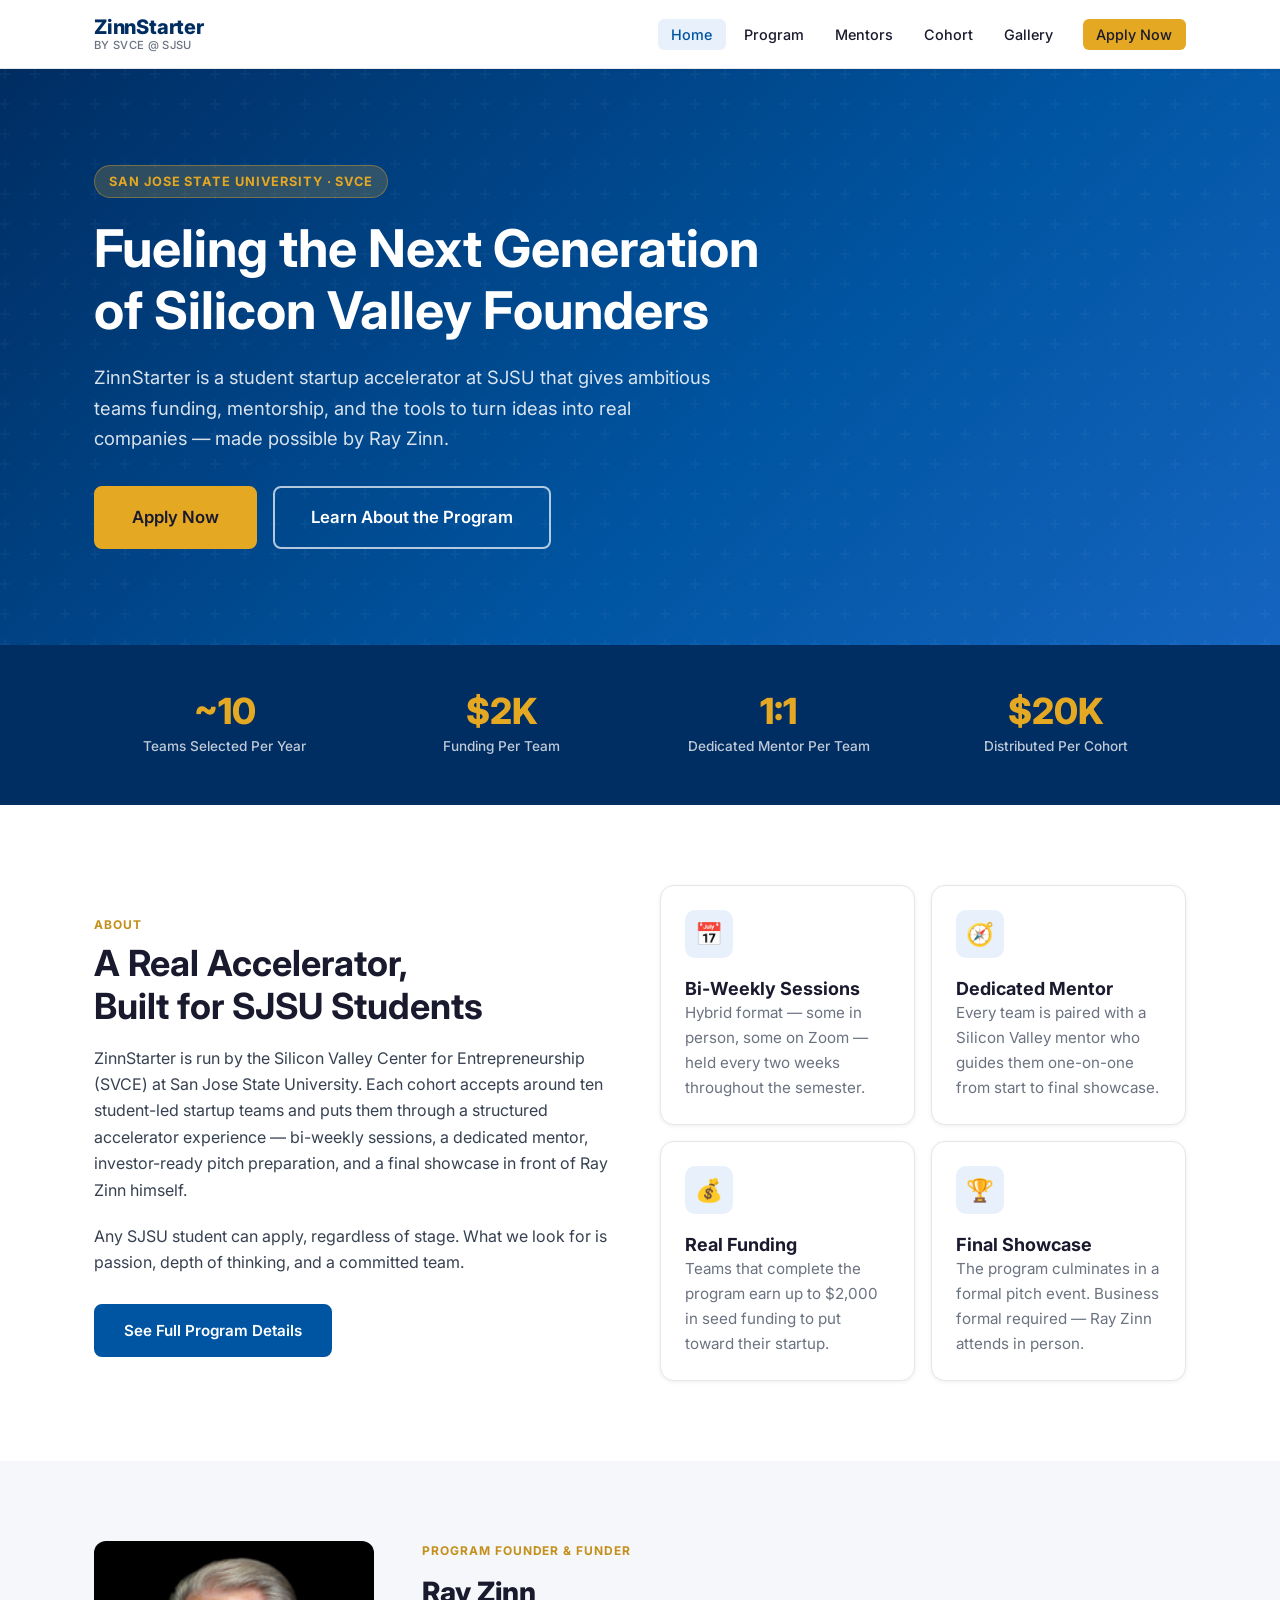
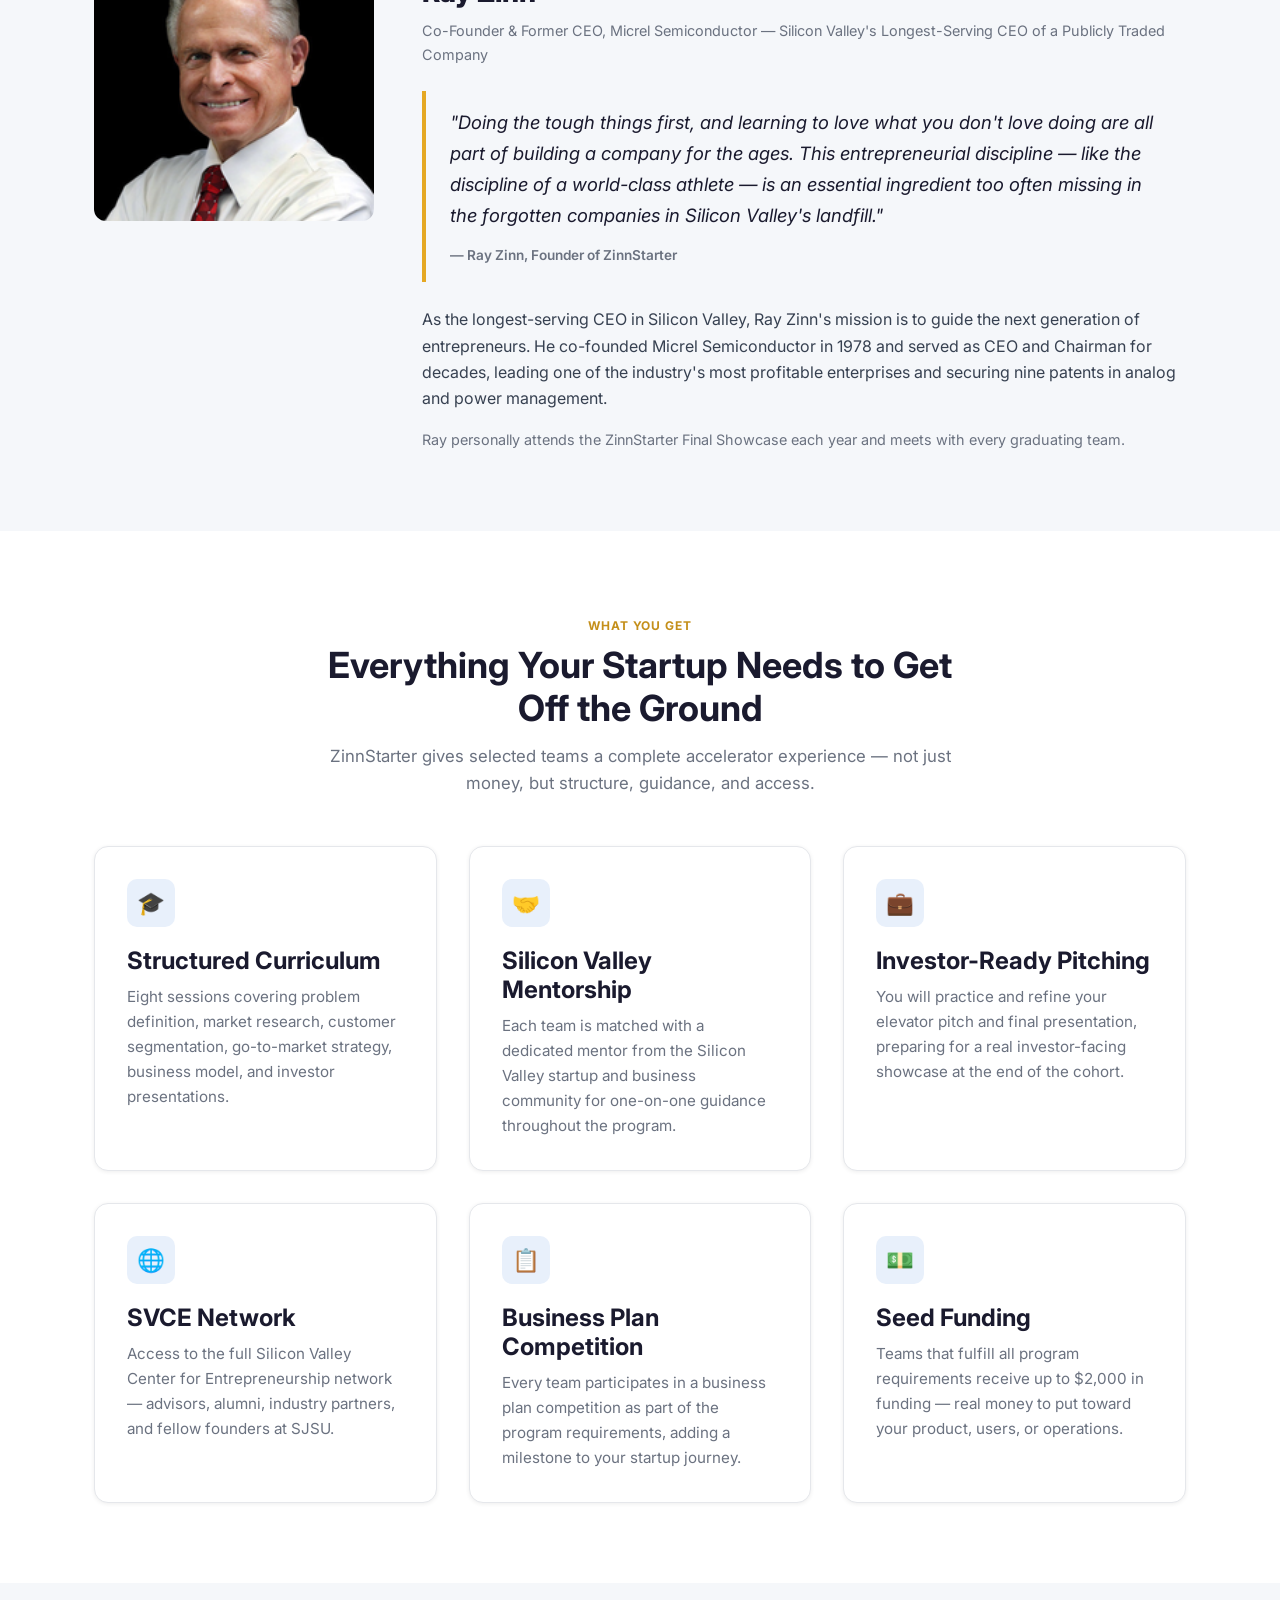
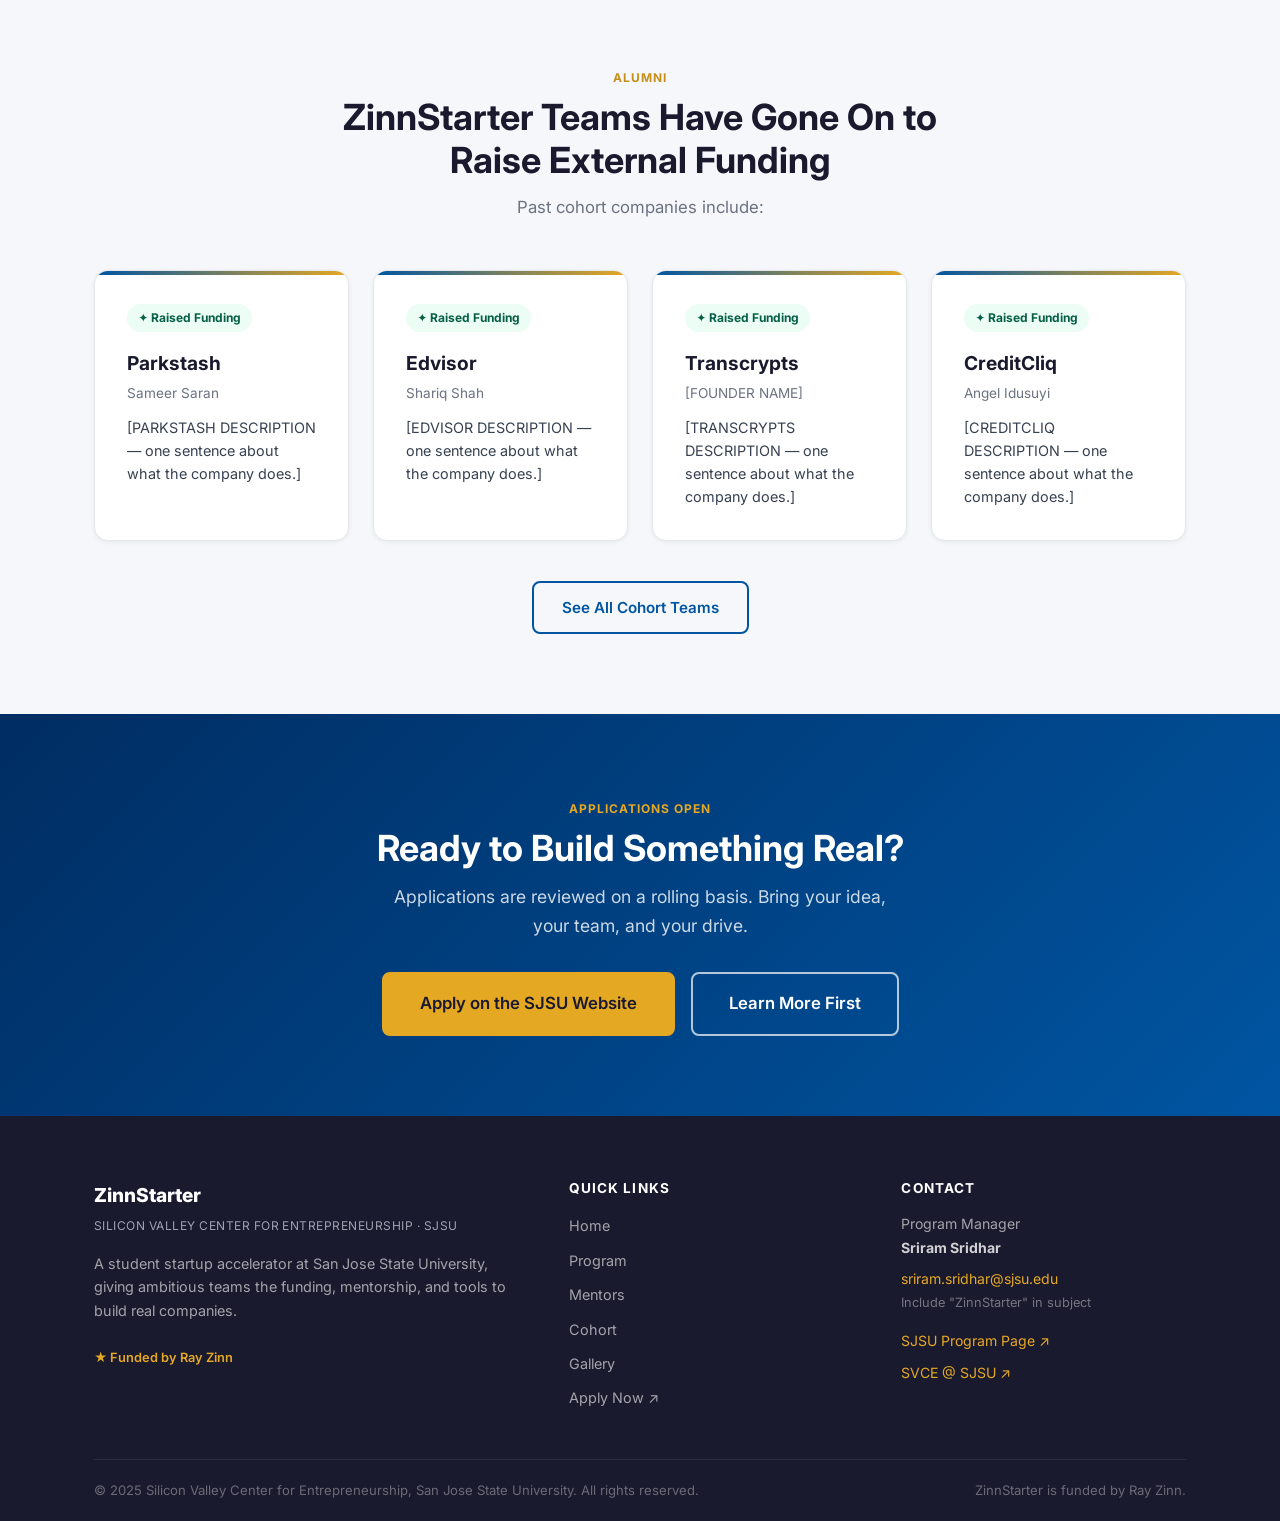
==== index.html @ 97093a8f "Add Ray Zinn quotes to Home and Program pages Feature the longer discipline quote on the Home page a" ====
<!DOCTYPE html>
<html lang="en">
<head>
  <meta charset="UTF-8" />
  <meta name="viewport" content="width=device-width, initial-scale=1.0" />
  <title>ZinnStarter — Student Startup Accelerator | SVCE @ SJSU</title>
  <meta name="description" content="ZinnStarter is a student startup accelerator funded by Ray Zinn at San Jose State University's Silicon Valley Center for Entrepreneurship." />
  <link rel="preconnect" href="https://fonts.googleapis.com" />
  <link rel="preconnect" href="https://fonts.gstatic.com" crossorigin />
  <link href="https://fonts.googleapis.com/css2?family=Inter:wght@400;500;600;700;800&display=swap" rel="stylesheet" />
  <link rel="stylesheet" href="css/styles.css" />
</head>
<body>

  <!-- ============================================================
       NAVIGATION
       ============================================================ -->
  <nav class="nav" id="main-nav">
    <div class="container">
      <div class="nav__inner">
        <a href="index.html" class="nav__logo">
          <span class="nav__logo-name">ZinnStarter</span>
          <span class="nav__logo-sub">by SVCE @ SJSU</span>
        </a>
        <ul class="nav__links">
          <li><a href="index.html" class="active">Home</a></li>
          <li><a href="program.html">Program</a></li>
          <li><a href="mentors.html">Mentors</a></li>
          <li><a href="cohort.html">Cohort</a></li>
          <li><a href="gallery.html">Gallery</a></li>
          <li><a href="https://www.sjsu.edu/svce/programs/zinnstarter.php" target="_blank" class="nav__apply">Apply Now</a></li>
        </ul>
        <button class="nav__hamburger" id="hamburger" aria-label="Toggle menu">
          <span></span>
          <span></span>
          <span></span>
        </button>
      </div>
    </div>
    <div class="nav__mobile" id="mobile-menu">
      <a href="index.html">Home</a>
      <a href="program.html">Program</a>
      <a href="mentors.html">Mentors</a>
      <a href="cohort.html">Cohort</a>
      <a href="gallery.html">Gallery</a>
      <a href="https://www.sjsu.edu/svce/programs/zinnstarter.php" target="_blank" class="nav__apply">Apply Now</a>
    </div>
  </nav>

  <!-- ============================================================
       HERO
       ============================================================ -->
  <section class="hero">
    <div class="container">
      <div class="hero__content">
        <div class="hero__eyebrow">San Jose State University · SVCE</div>
        <h1>Fueling the Next Generation<br>of Silicon Valley Founders</h1>
        <p>ZinnStarter is a student startup accelerator at SJSU that gives ambitious teams funding, mentorship, and the tools to turn ideas into real companies — made possible by Ray Zinn.</p>
        <div class="btn-group">
          <a href="https://www.sjsu.edu/svce/programs/zinnstarter.php" target="_blank" class="btn btn-gold btn-lg">Apply Now</a>
          <a href="program.html" class="btn btn-outline btn-lg">Learn About the Program</a>
        </div>
      </div>
    </div>
  </section>

  <!-- ============================================================
       STATS BAR
       ============================================================ -->
  <div class="stats-bar">
    <div class="container">
      <div class="stats-bar__grid">
        <div class="stat-item">
          <div class="stat-item__number">~10</div>
          <div class="stat-item__label">Teams Selected Per Year</div>
        </div>
        <div class="stat-item">
          <div class="stat-item__number">$2K</div>
          <div class="stat-item__label">Funding Per Team</div>
        </div>
        <div class="stat-item">
          <div class="stat-item__number">1:1</div>
          <div class="stat-item__label">Dedicated Mentor Per Team</div>
        </div>
        <div class="stat-item">
          <div class="stat-item__number">$20K</div>
          <div class="stat-item__label">Distributed Per Cohort</div>
        </div>
      </div>
    </div>
  </div>

  <!-- ============================================================
       ABOUT THE PROGRAM
       ============================================================ -->
  <section class="section">
    <div class="container">
      <div class="grid-2">
        <div>
          <span class="label">About</span>
          <h2>A Real Accelerator,<br>Built for SJSU Students</h2>
          <p style="margin: 1rem 0 1.25rem;">ZinnStarter is run by the Silicon Valley Center for Entrepreneurship (SVCE) at San Jose State University. Each cohort accepts around ten student-led startup teams and puts them through a structured accelerator experience — bi-weekly sessions, a dedicated mentor, investor-ready pitch preparation, and a final showcase in front of Ray Zinn himself.</p>
          <p>Any SJSU student can apply, regardless of stage. What we look for is passion, depth of thinking, and a committed team.</p>
          <div style="margin-top: 1.75rem;">
            <a href="program.html" class="btn btn-primary">See Full Program Details</a>
          </div>
        </div>
        <div>
          <div class="grid-2" style="gap: 1rem;">
            <div class="card" style="padding: 1.5rem;">
              <div class="card__icon">📅</div>
              <h4>Bi-Weekly Sessions</h4>
              <p>Hybrid format — some in person, some on Zoom — held every two weeks throughout the semester.</p>
            </div>
            <div class="card" style="padding: 1.5rem;">
              <div class="card__icon">🧭</div>
              <h4>Dedicated Mentor</h4>
              <p>Every team is paired with a Silicon Valley mentor who guides them one-on-one from start to final showcase.</p>
            </div>
            <div class="card" style="padding: 1.5rem;">
              <div class="card__icon">💰</div>
              <h4>Real Funding</h4>
              <p>Teams that complete the program earn up to $2,000 in seed funding to put toward their startup.</p>
            </div>
            <div class="card" style="padding: 1.5rem;">
              <div class="card__icon">🏆</div>
              <h4>Final Showcase</h4>
              <p>The program culminates in a formal pitch event. Business formal required — Ray Zinn attends in person.</p>
            </div>
          </div>
        </div>
      </div>
    </div>
  </section>

  <!-- ============================================================
       RAY ZINN FEATURE
       ============================================================ -->
  <section class="section section--alt">
    <div class="container">
      <div class="ray-feature">
        <div class="ray-feature__photo-wrap">
          <img src="images/ray-zinn.png" alt="Ray Zinn" style="width:100%; border-radius:12px;">
        </div>
        <div>
          <div class="ray-feature__label">Program Founder &amp; Funder</div>
          <div class="ray-feature__name">Ray Zinn</div>
          <div class="ray-feature__title">Co-Founder &amp; Former CEO, Micrel Semiconductor &mdash; Silicon Valley's Longest-Serving CEO of a Publicly Traded Company</div>

          <div class="quote-block">
            <p>"Doing the tough things first, and learning to love what you don't love doing are all part of building a company for the ages. This entrepreneurial discipline — like the discipline of a world-class athlete — is an essential ingredient too often missing in the forgotten companies in Silicon Valley's landfill."</p>
            <cite>— Ray Zinn, Founder of ZinnStarter</cite>
          </div>

          <p style="margin-bottom: 1rem;">As the longest-serving CEO in Silicon Valley, Ray Zinn's mission is to guide the next generation of entrepreneurs. He co-founded Micrel Semiconductor in 1978 and served as CEO and Chairman for decades, leading one of the industry's most profitable enterprises and securing nine patents in analog and power management.</p>

          <p style="color: var(--gray); font-size: 0.9rem;">Ray personally attends the ZinnStarter Final Showcase each year and meets with every graduating team.</p>
        </div>
      </div>
    </div>
  </section>

  <!-- ============================================================
       WHAT TEAMS GET
       ============================================================ -->
  <section class="section">
    <div class="container">
      <div class="section-header text-center">
        <span class="label">What You Get</span>
        <h2>Everything Your Startup Needs to Get Off the Ground</h2>
        <p>ZinnStarter gives selected teams a complete accelerator experience — not just money, but structure, guidance, and access.</p>
      </div>
      <div class="grid-3">
        <div class="card">
          <div class="card__icon">🎓</div>
          <h3>Structured Curriculum</h3>
          <p>Eight sessions covering problem definition, market research, customer segmentation, go-to-market strategy, business model, and investor presentations.</p>
        </div>
        <div class="card">
          <div class="card__icon">🤝</div>
          <h3>Silicon Valley Mentorship</h3>
          <p>Each team is matched with a dedicated mentor from the Silicon Valley startup and business community for one-on-one guidance throughout the program.</p>
        </div>
        <div class="card">
          <div class="card__icon">💼</div>
          <h3>Investor-Ready Pitching</h3>
          <p>You will practice and refine your elevator pitch and final presentation, preparing for a real investor-facing showcase at the end of the cohort.</p>
        </div>
        <div class="card">
          <div class="card__icon">🌐</div>
          <h3>SVCE Network</h3>
          <p>Access to the full Silicon Valley Center for Entrepreneurship network — advisors, alumni, industry partners, and fellow founders at SJSU.</p>
        </div>
        <div class="card">
          <div class="card__icon">📋</div>
          <h3>Business Plan Competition</h3>
          <p>Every team participates in a business plan competition as part of the program requirements, adding a milestone to your startup journey.</p>
        </div>
        <div class="card">
          <div class="card__icon">💵</div>
          <h3>Seed Funding</h3>
          <p>Teams that fulfill all program requirements receive up to $2,000 in funding — real money to put toward your product, users, or operations.</p>
        </div>
      </div>
    </div>
  </section>

  <!-- ============================================================
       NOTABLE ALUMNI PREVIEW
       ============================================================ -->
  <section class="section section--alt">
    <div class="container">
      <div class="section-header text-center">
        <span class="label">Alumni</span>
        <h2>ZinnStarter Teams Have Gone On to Raise External Funding</h2>
        <p>Past cohort companies include:</p>
      </div>
      <div class="grid-4">
        <div class="alumni-card">
          <div class="alumni-card__badge">✦ Raised Funding</div>
          <div class="alumni-card__name">Parkstash</div>
          <div class="alumni-card__founder">Sameer Saran</div>
          <div class="alumni-card__desc">[PARKSTASH DESCRIPTION — one sentence about what the company does.]</div>
        </div>
        <div class="alumni-card">
          <div class="alumni-card__badge">✦ Raised Funding</div>
          <div class="alumni-card__name">Edvisor</div>
          <div class="alumni-card__founder">Shariq Shah</div>
          <div class="alumni-card__desc">[EDVISOR DESCRIPTION — one sentence about what the company does.]</div>
        </div>
        <div class="alumni-card">
          <div class="alumni-card__badge">✦ Raised Funding</div>
          <div class="alumni-card__name">Transcrypts</div>
          <div class="alumni-card__founder">[FOUNDER NAME]</div>
          <div class="alumni-card__desc">[TRANSCRYPTS DESCRIPTION — one sentence about what the company does.]</div>
        </div>
        <div class="alumni-card">
          <div class="alumni-card__badge">✦ Raised Funding</div>
          <div class="alumni-card__name">CreditCliq</div>
          <div class="alumni-card__founder">Angel Idusuyi</div>
          <div class="alumni-card__desc">[CREDITCLIQ DESCRIPTION — one sentence about what the company does.]</div>
        </div>
      </div>
      <div style="text-align: center; margin-top: 2.5rem;">
        <a href="cohort.html" class="btn btn-outline-blue">See All Cohort Teams</a>
      </div>
    </div>
  </section>

  <!-- ============================================================
       APPLY CTA
       ============================================================ -->
  <div class="cta-band">
    <div class="container">
      <span class="label" style="color: var(--gold);">Applications Open</span>
      <h2>Ready to Build Something Real?</h2>
      <p>Applications are reviewed on a rolling basis. Bring your idea, your team, and your drive.</p>
      <div class="btn-group" style="justify-content: center;">
        <a href="https://www.sjsu.edu/svce/programs/zinnstarter.php" target="_blank" class="btn btn-gold btn-lg">Apply on the SJSU Website</a>
        <a href="program.html" class="btn btn-outline btn-lg">Learn More First</a>
      </div>
    </div>
  </div>

  <!-- ============================================================
       FOOTER
       ============================================================ -->
  <footer class="footer">
    <div class="container">
      <div class="footer__grid">
        <div>
          <span class="footer__logo-name">ZinnStarter</span>
          <span class="footer__logo-sub">Silicon Valley Center for Entrepreneurship · SJSU</span>
          <p class="footer__tagline">A student startup accelerator at San Jose State University, giving ambitious teams the funding, mentorship, and tools to build real companies.</p>
          <span class="footer__funded">★ Funded by Ray Zinn</span>
        </div>
        <div>
          <h4>Quick Links</h4>
          <ul class="footer__links">
            <li><a href="index.html">Home</a></li>
            <li><a href="program.html">Program</a></li>
            <li><a href="mentors.html">Mentors</a></li>
            <li><a href="cohort.html">Cohort</a></li>
            <li><a href="gallery.html">Gallery</a></li>
            <li><a href="https://www.sjsu.edu/svce/programs/zinnstarter.php" target="_blank">Apply Now ↗</a></li>
          </ul>
        </div>
        <div class="footer__contact">
          <h4>Contact</h4>
          <p>Program Manager<br><strong style="color: rgba(255,255,255,0.8);">Sriram Sridhar</strong></p>
          <p><a href="mailto:sriram.sridhar@sjsu.edu?subject=ZinnStarter">sriram.sridhar@sjsu.edu</a><br><span style="font-size: 0.8rem; color: rgba(255,255,255,0.4);">Include "ZinnStarter" in subject</span></p>
          <p style="margin-top: 1rem;"><a href="https://www.sjsu.edu/svce/programs/zinnstarter.php" target="_blank">SJSU Program Page ↗</a></p>
          <p><a href="https://www.sjsu.edu/svce/" target="_blank">SVCE @ SJSU ↗</a></p>
        </div>
      </div>
      <div class="footer__bottom">
        <span>&copy; 2025 Silicon Valley Center for Entrepreneurship, San Jose State University. All rights reserved.</span>
        <span>ZinnStarter is funded by Ray Zinn.</span>
      </div>
    </div>
  </footer>

  <script src="js/nav.js"></script>
</body>
</html>
---- css/styles.css ----
/* =============================================================
   ZinnStarter — Main Stylesheet
   SJSU / Silicon Valley Center for Entrepreneurship
   ============================================================= */

/* -------------------------------------------------------------
   1. Variables & Reset
   ------------------------------------------------------------- */
:root {
  --blue:       #0055A2;
  --blue-dark:  #002D62;
  --blue-light: #E8F0FB;
  --gold:       #E5A823;
  --gold-dark:  #C48F1A;
  --dark:       #1A1A2E;
  --gray:       #6B7280;
  --gray-light: #9CA3AF;
  --border:     #E5E7EB;
  --light-bg:   #F5F7FA;
  --white:      #FFFFFF;
  --shadow-sm:  0 1px 4px rgba(0, 0, 0, 0.07);
  --shadow:     0 2px 12px rgba(0, 0, 0, 0.09);
  --shadow-lg:  0 8px 32px rgba(0, 0, 0, 0.12);
  --radius:     8px;
  --radius-lg:  14px;
  --transition: 0.2s ease;
  --max-width:  1140px;
}

*, *::before, *::after {
  box-sizing: border-box;
  margin: 0;
  padding: 0;
}

html {
  scroll-behavior: smooth;
}

body {
  font-family: 'Inter', system-ui, -apple-system, sans-serif;
  font-size: 16px;
  line-height: 1.65;
  color: var(--dark);
  background: var(--white);
  -webkit-font-smoothing: antialiased;
}

img {
  display: block;
  max-width: 100%;
}

a {
  color: var(--blue);
  text-decoration: none;
  transition: color var(--transition);
}

a:hover {
  color: var(--blue-dark);
}

ul {
  list-style: none;
}

/* -------------------------------------------------------------
   2. Typography
   ------------------------------------------------------------- */
h1, h2, h3, h4, h5, h6 {
  font-weight: 700;
  line-height: 1.2;
  color: var(--dark);
}

h1 { font-size: clamp(2rem, 5vw, 3.25rem); }
h2 { font-size: clamp(1.6rem, 3vw, 2.25rem); }
h3 { font-size: clamp(1.2rem, 2vw, 1.5rem); }
h4 { font-size: 1.125rem; }

p {
  color: #374151;
}

.text-center { text-align: center; }
.text-gray   { color: var(--gray); }

.label {
  display: inline-block;
  font-size: 0.75rem;
  font-weight: 700;
  letter-spacing: 0.08em;
  text-transform: uppercase;
  color: var(--gold-dark);
  margin-bottom: 0.5rem;
}

/* -------------------------------------------------------------
   3. Layout Utilities
   ------------------------------------------------------------- */
.container {
  width: 100%;
  max-width: var(--max-width);
  margin: 0 auto;
  padding: 0 1.5rem;
}

.section {
  padding: 5rem 0;
}

.section--alt {
  background: var(--light-bg);
}

.section--dark {
  background: var(--blue-dark);
  color: var(--white);
}

.section--dark h2,
.section--dark h3,
.section--dark p {
  color: var(--white);
}

.section-header {
  margin-bottom: 3rem;
}

.section-header.text-center {
  max-width: 640px;
  margin-left: auto;
  margin-right: auto;
  margin-bottom: 3rem;
}

.section-header h2 {
  margin-bottom: 0.75rem;
}

.section-header p {
  font-size: 1.05rem;
  color: var(--gray);
}

.section--dark .section-header p {
  color: rgba(255, 255, 255, 0.75);
}

.grid-2 {
  display: grid;
  grid-template-columns: 1fr 1fr;
  gap: 2.5rem;
  align-items: center;
}

.grid-3 {
  display: grid;
  grid-template-columns: repeat(3, 1fr);
  gap: 2rem;
}

.grid-4 {
  display: grid;
  grid-template-columns: repeat(4, 1fr);
  gap: 1.5rem;
}

/* -------------------------------------------------------------
   4. Buttons
   ------------------------------------------------------------- */
.btn {
  display: inline-flex;
  align-items: center;
  gap: 0.5rem;
  padding: 0.75rem 1.75rem;
  border-radius: var(--radius);
  font-size: 0.95rem;
  font-weight: 600;
  cursor: pointer;
  border: 2px solid transparent;
  transition: all var(--transition);
  white-space: nowrap;
}

.btn-primary {
  background: var(--blue);
  color: var(--white);
  border-color: var(--blue);
}

.btn-primary:hover {
  background: var(--blue-dark);
  border-color: var(--blue-dark);
  color: var(--white);
}

.btn-gold {
  background: var(--gold);
  color: var(--dark);
  border-color: var(--gold);
}

.btn-gold:hover {
  background: var(--gold-dark);
  border-color: var(--gold-dark);
  color: var(--dark);
}

.btn-outline {
  background: transparent;
  color: var(--white);
  border-color: rgba(255, 255, 255, 0.7);
}

.btn-outline:hover {
  background: rgba(255, 255, 255, 0.12);
  color: var(--white);
  border-color: var(--white);
}

.btn-outline-blue {
  background: transparent;
  color: var(--blue);
  border-color: var(--blue);
}

.btn-outline-blue:hover {
  background: var(--blue);
  color: var(--white);
}

.btn-lg {
  padding: 1rem 2.25rem;
  font-size: 1.05rem;
}

.btn-group {
  display: flex;
  gap: 1rem;
  flex-wrap: wrap;
}

/* -------------------------------------------------------------
   5. Navigation
   ------------------------------------------------------------- */
.nav {
  position: sticky;
  top: 0;
  z-index: 100;
  background: var(--white);
  border-bottom: 1px solid var(--border);
  box-shadow: var(--shadow-sm);
}

.nav__inner {
  display: flex;
  align-items: center;
  justify-content: space-between;
  height: 68px;
}

.nav__logo {
  display: flex;
  flex-direction: column;
  line-height: 1.2;
  text-decoration: none;
}

.nav__logo-name {
  font-size: 1.25rem;
  font-weight: 800;
  color: var(--blue-dark);
  letter-spacing: -0.01em;
}

.nav__logo-sub {
  font-size: 0.7rem;
  font-weight: 500;
  color: var(--gray);
  letter-spacing: 0.03em;
  text-transform: uppercase;
}

.nav__links {
  display: flex;
  align-items: center;
  gap: 0.25rem;
}

.nav__links a {
  padding: 0.45rem 0.85rem;
  border-radius: 6px;
  font-size: 0.9rem;
  font-weight: 500;
  color: var(--dark);
  transition: all var(--transition);
}

.nav__links a:hover,
.nav__links a.active {
  color: var(--blue);
  background: var(--blue-light);
}

.nav__apply {
  margin-left: 0.75rem;
  padding: 0.5rem 1.25rem;
  background: var(--gold);
  color: var(--dark) !important;
  border-radius: var(--radius);
  font-weight: 700;
  font-size: 0.88rem;
}

.nav__apply:hover {
  background: var(--gold-dark) !important;
  color: var(--dark) !important;
}

.nav__hamburger {
  display: none;
  flex-direction: column;
  gap: 5px;
  background: none;
  border: none;
  cursor: pointer;
  padding: 6px;
}

.nav__hamburger span {
  display: block;
  width: 24px;
  height: 2px;
  background: var(--dark);
  border-radius: 2px;
  transition: all var(--transition);
}

.nav__mobile {
  display: none;
  flex-direction: column;
  background: var(--white);
  border-top: 1px solid var(--border);
  padding: 1rem 1.5rem 1.5rem;
  gap: 0.25rem;
}

.nav__mobile a {
  display: block;
  padding: 0.65rem 0.75rem;
  border-radius: 6px;
  font-weight: 500;
  color: var(--dark);
}

.nav__mobile a:hover {
  background: var(--blue-light);
  color: var(--blue);
}

.nav__mobile .nav__apply {
  margin-left: 0;
  margin-top: 0.5rem;
  text-align: center;
  display: block;
  padding: 0.75rem;
}

.nav.mobile-open .nav__mobile {
  display: flex;
}

/* -------------------------------------------------------------
   6. Hero Sections
   ------------------------------------------------------------- */
.hero {
  background: linear-gradient(135deg, var(--blue-dark) 0%, var(--blue) 60%, #1565C0 100%);
  color: var(--white);
  padding: 6rem 0;
  position: relative;
  overflow: hidden;
}

.hero::before {
  content: '';
  position: absolute;
  inset: 0;
  background: url("data:image/svg+xml,%3Csvg width='60' height='60' viewBox='0 0 60 60' xmlns='http://www.w3.org/2000/svg'%3E%3Cg fill='none' fill-rule='evenodd'%3E%3Cg fill='%23ffffff' fill-opacity='0.03'%3E%3Cpath d='M36 34v-4h-2v4h-4v2h4v4h2v-4h4v-2h-4zm0-30V0h-2v4h-4v2h4v4h2V6h4V4h-4zM6 34v-4H4v4H0v2h4v4h2v-4h4v-2H6zM6 4V0H4v4H0v2h4v4h2V6h4V4H6z'/%3E%3C/g%3E%3C/g%3E%3C/svg%3E");
  pointer-events: none;
}

.hero--sm {
  padding: 3.5rem 0;
}

.hero__content {
  position: relative;
  z-index: 1;
}

.hero h1 {
  color: var(--white);
  margin-bottom: 1.25rem;
}

.hero p {
  color: rgba(255, 255, 255, 0.85);
  font-size: 1.15rem;
  max-width: 620px;
  margin-bottom: 2rem;
}

.hero__eyebrow {
  display: inline-block;
  background: rgba(229, 168, 35, 0.2);
  color: var(--gold);
  border: 1px solid rgba(229, 168, 35, 0.4);
  border-radius: 100px;
  padding: 0.3rem 0.9rem;
  font-size: 0.8rem;
  font-weight: 700;
  letter-spacing: 0.07em;
  text-transform: uppercase;
  margin-bottom: 1.25rem;
}

/* -------------------------------------------------------------
   7. Cards
   ------------------------------------------------------------- */
.card {
  background: var(--white);
  border: 1px solid var(--border);
  border-radius: var(--radius-lg);
  padding: 2rem;
  box-shadow: var(--shadow-sm);
  transition: transform var(--transition), box-shadow var(--transition);
}

.card:hover {
  transform: translateY(-3px);
  box-shadow: var(--shadow);
}

.card__icon {
  width: 48px;
  height: 48px;
  border-radius: 10px;
  background: var(--blue-light);
  display: flex;
  align-items: center;
  justify-content: center;
  margin-bottom: 1.25rem;
  font-size: 1.4rem;
}

.card h3 {
  margin-bottom: 0.5rem;
}

.card p {
  font-size: 0.95rem;
  color: var(--gray);
}

/* -------------------------------------------------------------
   8. Placeholder Images
   ------------------------------------------------------------- */
.placeholder-img {
  background: linear-gradient(135deg, #E5E7EB 0%, #D1D5DB 100%);
  border-radius: var(--radius);
  display: flex;
  align-items: center;
  justify-content: center;
  text-align: center;
  color: var(--gray);
  font-size: 0.8rem;
  font-weight: 600;
  letter-spacing: 0.04em;
  text-transform: uppercase;
  border: 2px dashed #9CA3AF;
  padding: 1rem;
  line-height: 1.4;
}

.placeholder-img--square {
  aspect-ratio: 1 / 1;
}

.placeholder-img--wide {
  aspect-ratio: 16 / 9;
}

.placeholder-img--tall {
  aspect-ratio: 3 / 4;
}

/* -------------------------------------------------------------
   9. Stats Bar
   ------------------------------------------------------------- */
.stats-bar {
  background: var(--blue-dark);
  padding: 3rem 0;
}

.stats-bar__grid {
  display: grid;
  grid-template-columns: repeat(4, 1fr);
  gap: 1rem;
  text-align: center;
}

.stat-item__number {
  font-size: 2.25rem;
  font-weight: 800;
  color: var(--gold);
  line-height: 1;
  margin-bottom: 0.35rem;
}

.stat-item__label {
  font-size: 0.85rem;
  color: rgba(255, 255, 255, 0.75);
  font-weight: 500;
}

/* -------------------------------------------------------------
   10. Mentor Cards
   ------------------------------------------------------------- */
.mentor-card {
  background: var(--white);
  border: 1px solid var(--border);
  border-radius: var(--radius-lg);
  overflow: hidden;
  box-shadow: var(--shadow-sm);
  transition: transform var(--transition), box-shadow var(--transition);
}

.mentor-card:hover {
  transform: translateY(-4px);
  box-shadow: var(--shadow);
}

.mentor-card__photo {
  width: 100%;
  aspect-ratio: 1 / 1;
  object-fit: cover;
}

.mentor-card__body {
  padding: 1.5rem;
}

.mentor-card__name {
  font-size: 1.1rem;
  font-weight: 700;
  margin-bottom: 0.2rem;
  color: var(--dark);
}

.mentor-card__title {
  font-size: 0.85rem;
  color: var(--blue);
  font-weight: 600;
  margin-bottom: 0.75rem;
}

.mentor-card__bio {
  font-size: 0.9rem;
  color: var(--gray);
  line-height: 1.6;
}

/* -------------------------------------------------------------
   11. Team / Cohort Cards
   ------------------------------------------------------------- */
.team-card {
  background: var(--white);
  border: 1px solid var(--border);
  border-radius: var(--radius-lg);
  padding: 1.75rem;
  box-shadow: var(--shadow-sm);
  transition: transform var(--transition), box-shadow var(--transition);
}

.team-card:hover {
  transform: translateY(-3px);
  box-shadow: var(--shadow);
}

.team-card__logo {
  width: 64px;
  height: 64px;
  border-radius: 10px;
  margin-bottom: 1.25rem;
}

.team-card__name {
  font-size: 1.1rem;
  font-weight: 700;
  margin-bottom: 0.2rem;
}

.team-card__tagline {
  font-size: 0.85rem;
  color: var(--blue);
  font-weight: 600;
  margin-bottom: 0.75rem;
}

.team-card__desc {
  font-size: 0.9rem;
  color: var(--gray);
  line-height: 1.6;
  margin-bottom: 1rem;
}

.tag {
  display: inline-block;
  padding: 0.25rem 0.65rem;
  background: var(--blue-light);
  color: var(--blue);
  border-radius: 100px;
  font-size: 0.75rem;
  font-weight: 600;
  margin-right: 0.35rem;
  margin-bottom: 0.25rem;
}

.tag--gold {
  background: rgba(229, 168, 35, 0.15);
  color: var(--gold-dark);
}

.tag--green {
  background: #ECFDF5;
  color: #065F46;
}

/* -------------------------------------------------------------
   12. Alumni Section
   ------------------------------------------------------------- */
.alumni-card {
  background: var(--white);
  border: 1px solid var(--border);
  border-radius: var(--radius-lg);
  padding: 2rem;
  box-shadow: var(--shadow-sm);
  position: relative;
  overflow: hidden;
}

.alumni-card::before {
  content: '';
  position: absolute;
  top: 0;
  left: 0;
  right: 0;
  height: 4px;
  background: linear-gradient(90deg, var(--blue), var(--gold));
}

.alumni-card__badge {
  display: inline-flex;
  align-items: center;
  gap: 0.3rem;
  background: #ECFDF5;
  color: #065F46;
  border-radius: 100px;
  padding: 0.25rem 0.7rem;
  font-size: 0.75rem;
  font-weight: 700;
  margin-bottom: 1rem;
}

.alumni-card__name {
  font-size: 1.2rem;
  font-weight: 700;
  margin-bottom: 0.15rem;
}

.alumni-card__founder {
  font-size: 0.85rem;
  color: var(--gray);
  margin-bottom: 0.75rem;
}

.alumni-card__desc {
  font-size: 0.9rem;
  color: #374151;
  line-height: 1.6;
}

/* -------------------------------------------------------------
   13. Gallery
   ------------------------------------------------------------- */
.gallery-item img.gallery-item__img {
  width: 100%;
  aspect-ratio: 4 / 3;
  object-fit: cover;
  display: block;
}

.gallery-grid {
  display: grid;
  grid-template-columns: repeat(3, 1fr);
  gap: 1rem;
}

.gallery-item {
  cursor: pointer;
  border-radius: var(--radius);
  overflow: hidden;
  position: relative;
}

.gallery-item:hover .gallery-item__overlay {
  opacity: 1;
}

.gallery-item__overlay {
  position: absolute;
  inset: 0;
  background: rgba(0, 45, 98, 0.6);
  display: flex;
  align-items: center;
  justify-content: center;
  opacity: 0;
  transition: opacity var(--transition);
  color: var(--white);
  font-size: 2rem;
}

/* Lightbox */
.lightbox {
  display: none;
  position: fixed;
  inset: 0;
  background: rgba(0, 0, 0, 0.9);
  z-index: 1000;
  align-items: center;
  justify-content: center;
}

.lightbox.open {
  display: flex;
}

.lightbox__inner {
  position: relative;
  max-width: 90vw;
  max-height: 90vh;
}

.lightbox__close {
  position: absolute;
  top: -2.5rem;
  right: 0;
  background: none;
  border: none;
  color: var(--white);
  font-size: 1.75rem;
  cursor: pointer;
  line-height: 1;
}

.lightbox__img {
  max-width: 90vw;
  max-height: 80vh;
  object-fit: contain;
  border-radius: var(--radius);
}

/* Video grid */
.video-grid {
  display: grid;
  grid-template-columns: repeat(3, 1fr);
  gap: 1.5rem;
}

.video-card {
  border-radius: var(--radius-lg);
  overflow: hidden;
  box-shadow: var(--shadow);
}

.video-card__embed {
  aspect-ratio: 16 / 9;
}

.video-card__embed iframe {
  width: 100%;
  height: 100%;
  border: none;
}

.video-card__caption {
  padding: 1rem 1.25rem;
  background: var(--white);
  border: 1px solid var(--border);
  border-top: none;
  font-size: 0.9rem;
  font-weight: 600;
  color: var(--dark);
}

/* -------------------------------------------------------------
   14. Accordion (Past Cohorts)
   ------------------------------------------------------------- */
.accordion {
  border: 1px solid var(--border);
  border-radius: var(--radius-lg);
  overflow: hidden;
}

.accordion__item {
  border-bottom: 1px solid var(--border);
}

.accordion__item:last-child {
  border-bottom: none;
}

.accordion__trigger {
  width: 100%;
  display: flex;
  align-items: center;
  justify-content: space-between;
  padding: 1.25rem 1.5rem;
  background: var(--white);
  border: none;
  cursor: pointer;
  font-size: 1rem;
  font-weight: 600;
  color: var(--dark);
  text-align: left;
  transition: background var(--transition);
}

.accordion__trigger:hover {
  background: var(--light-bg);
}

.accordion__trigger.open {
  background: var(--blue-light);
  color: var(--blue);
}

.accordion__chevron {
  font-size: 0.85rem;
  transition: transform var(--transition);
}

.accordion__trigger.open .accordion__chevron {
  transform: rotate(180deg);
}

.accordion__body {
  display: none;
  padding: 1.25rem 1.5rem;
  background: var(--light-bg);
}

.accordion__body.open {
  display: block;
}

.past-team-list {
  display: grid;
  grid-template-columns: repeat(auto-fill, minmax(240px, 1fr));
  gap: 0.75rem;
}

.past-team-item {
  background: var(--white);
  border: 1px solid var(--border);
  border-radius: var(--radius);
  padding: 1rem 1.25rem;
}

.past-team-item__name {
  font-weight: 700;
  font-size: 0.95rem;
  margin-bottom: 0.2rem;
}

.past-team-item__desc {
  font-size: 0.82rem;
  color: var(--gray);
}

/* -------------------------------------------------------------
   15. Checklist & Feature Lists
   ------------------------------------------------------------- */
.checklist {
  display: flex;
  flex-direction: column;
  gap: 0.6rem;
}

.checklist li {
  display: flex;
  align-items: flex-start;
  gap: 0.65rem;
  font-size: 0.95rem;
  color: #374151;
}

.checklist li::before {
  content: '✓';
  display: inline-flex;
  align-items: center;
  justify-content: center;
  min-width: 20px;
  height: 20px;
  background: var(--blue);
  color: var(--white);
  border-radius: 50%;
  font-size: 0.65rem;
  font-weight: 700;
  margin-top: 2px;
  flex-shrink: 0;
}

.numbered-list {
  display: flex;
  flex-direction: column;
  gap: 1rem;
  counter-reset: req-counter;
}

.numbered-list li {
  display: flex;
  align-items: flex-start;
  gap: 1rem;
  counter-increment: req-counter;
}

.numbered-list li::before {
  content: counter(req-counter);
  display: inline-flex;
  align-items: center;
  justify-content: center;
  min-width: 32px;
  height: 32px;
  background: var(--blue);
  color: var(--white);
  border-radius: 50%;
  font-size: 0.85rem;
  font-weight: 700;
  flex-shrink: 0;
  margin-top: 1px;
}

/* -------------------------------------------------------------
   16. Highlight Box / Callout
   ------------------------------------------------------------- */
.callout {
  background: var(--blue-light);
  border-left: 4px solid var(--blue);
  border-radius: 0 var(--radius) var(--radius) 0;
  padding: 1.5rem 2rem;
}

.callout--gold {
  background: rgba(229, 168, 35, 0.1);
  border-left-color: var(--gold);
}

.callout h4 {
  margin-bottom: 0.5rem;
  color: var(--blue-dark);
}

.callout--gold h4 {
  color: var(--gold-dark);
}

/* -------------------------------------------------------------
   17. Quote / Ray Zinn Feature
   ------------------------------------------------------------- */
.quote-block {
  border-left: 4px solid var(--gold);
  padding: 1rem 1.5rem;
  margin: 1.5rem 0;
}

.quote-block p {
  font-size: 1.15rem;
  font-style: italic;
  color: var(--dark);
  line-height: 1.7;
}

.quote-block cite {
  display: block;
  margin-top: 0.75rem;
  font-size: 0.85rem;
  font-weight: 600;
  color: var(--gray);
  font-style: normal;
}

.ray-feature {
  display: grid;
  grid-template-columns: 280px 1fr;
  gap: 3rem;
  align-items: start;
}

.ray-feature__photo-wrap {
  position: sticky;
  top: 88px;
}

.ray-feature__label {
  font-size: 0.75rem;
  font-weight: 700;
  text-transform: uppercase;
  letter-spacing: 0.08em;
  color: var(--gold-dark);
  margin-bottom: 0.5rem;
}

.ray-feature__name {
  font-size: 1.75rem;
  font-weight: 800;
  color: var(--dark);
  margin-bottom: 0.25rem;
}

.ray-feature__title {
  font-size: 0.9rem;
  color: var(--gray);
  margin-bottom: 1.5rem;
}

/* -------------------------------------------------------------
   18. CTA Band
   ------------------------------------------------------------- */
.cta-band {
  background: linear-gradient(135deg, var(--blue-dark), var(--blue));
  color: var(--white);
  padding: 5rem 0;
  text-align: center;
}

.cta-band h2 {
  color: var(--white);
  margin-bottom: 0.75rem;
}

.cta-band p {
  color: rgba(255, 255, 255, 0.8);
  font-size: 1.1rem;
  margin-bottom: 2rem;
  max-width: 520px;
  margin-left: auto;
  margin-right: auto;
}

/* -------------------------------------------------------------
   19. Footer
   ------------------------------------------------------------- */
.footer {
  background: var(--dark);
  color: rgba(255, 255, 255, 0.75);
  padding: 4rem 0 0;
}

.footer__grid {
  display: grid;
  grid-template-columns: 1.5fr 1fr 1fr;
  gap: 3rem;
  padding-bottom: 3rem;
}

.footer__logo-name {
  font-size: 1.2rem;
  font-weight: 800;
  color: var(--white);
  display: block;
  margin-bottom: 0.25rem;
}

.footer__logo-sub {
  font-size: 0.75rem;
  color: var(--gray-light);
  letter-spacing: 0.04em;
  text-transform: uppercase;
  display: block;
  margin-bottom: 1rem;
}

.footer__tagline {
  font-size: 0.9rem;
  line-height: 1.65;
  margin-bottom: 1.25rem;
  color: rgba(255, 255, 255, 0.6);
}

.footer__funded {
  display: inline-flex;
  align-items: center;
  gap: 0.5rem;
  font-size: 0.8rem;
  color: var(--gold);
  font-weight: 600;
}

.footer h4 {
  font-size: 0.85rem;
  font-weight: 700;
  text-transform: uppercase;
  letter-spacing: 0.08em;
  color: var(--white);
  margin-bottom: 1rem;
}

.footer__links {
  display: flex;
  flex-direction: column;
  gap: 0.5rem;
}

.footer__links a {
  font-size: 0.9rem;
  color: rgba(255, 255, 255, 0.6);
  transition: color var(--transition);
}

.footer__links a:hover {
  color: var(--white);
}

.footer__contact p {
  font-size: 0.88rem;
  margin-bottom: 0.5rem;
  color: rgba(255, 255, 255, 0.6);
}

.footer__contact a {
  color: var(--gold);
}

.footer__contact a:hover {
  color: var(--gold-dark);
}

.footer__bottom {
  border-top: 1px solid rgba(255, 255, 255, 0.08);
  padding: 1.25rem 0;
  display: flex;
  align-items: center;
  justify-content: space-between;
  font-size: 0.82rem;
  color: rgba(255, 255, 255, 0.35);
}

/* -------------------------------------------------------------
   20. Chatbot Placeholder (for later)
   ------------------------------------------------------------- */
/* The chatbot widget styles are reserved here and will be populated
   when the AI bot feature is added. See README for instructions. */

/* -------------------------------------------------------------
   21. Responsive
   ------------------------------------------------------------- */
@media (max-width: 1024px) {
  .grid-4 {
    grid-template-columns: repeat(2, 1fr);
  }

  .stats-bar__grid {
    grid-template-columns: repeat(2, 1fr);
    gap: 1.5rem;
  }

  .ray-feature {
    grid-template-columns: 220px 1fr;
    gap: 2rem;
  }
}

@media (max-width: 768px) {
  .section {
    padding: 3.5rem 0;
  }

  .grid-2,
  .grid-3,
  .grid-4 {
    grid-template-columns: 1fr;
  }

  .gallery-grid,
  .video-grid {
    grid-template-columns: repeat(2, 1fr);
  }

  .ray-feature {
    grid-template-columns: 1fr;
    gap: 1.5rem;
  }

  .ray-feature__photo-wrap {
    position: static;
    max-width: 240px;
  }

  .footer__grid {
    grid-template-columns: 1fr;
    gap: 2rem;
  }

  .footer__bottom {
    flex-direction: column;
    gap: 0.5rem;
    text-align: center;
  }

  .nav__links {
    display: none;
  }

  .nav__hamburger {
    display: flex;
  }

  .stats-bar__grid {
    grid-template-columns: repeat(2, 1fr);
  }

  .hero {
    padding: 4rem 0;
  }
}

@media (max-width: 480px) {
  .gallery-grid,
  .video-grid {
    grid-template-columns: 1fr;
  }

  .btn-group {
    flex-direction: column;
  }

  .btn-lg {
    width: 100%;
    justify-content: center;
  }

  .stats-bar__grid {
    grid-template-columns: repeat(2, 1fr);
  }
}
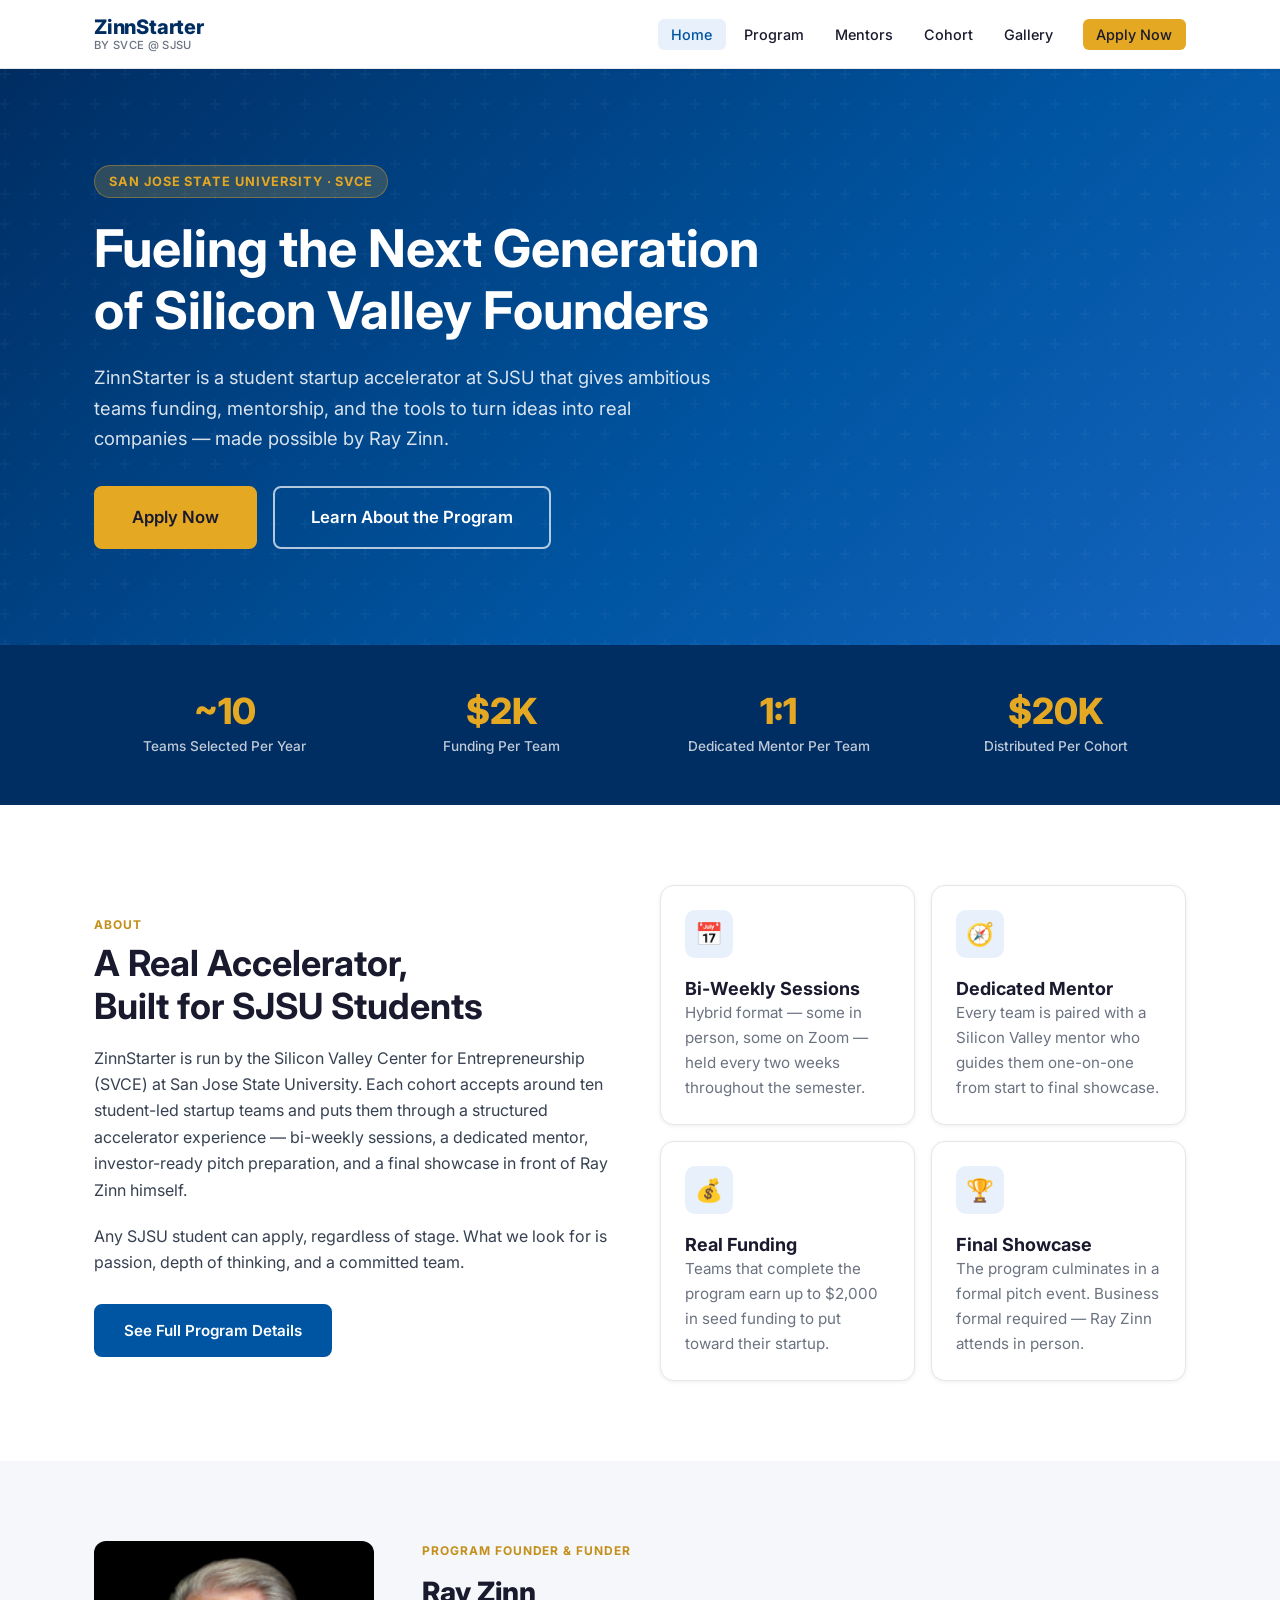
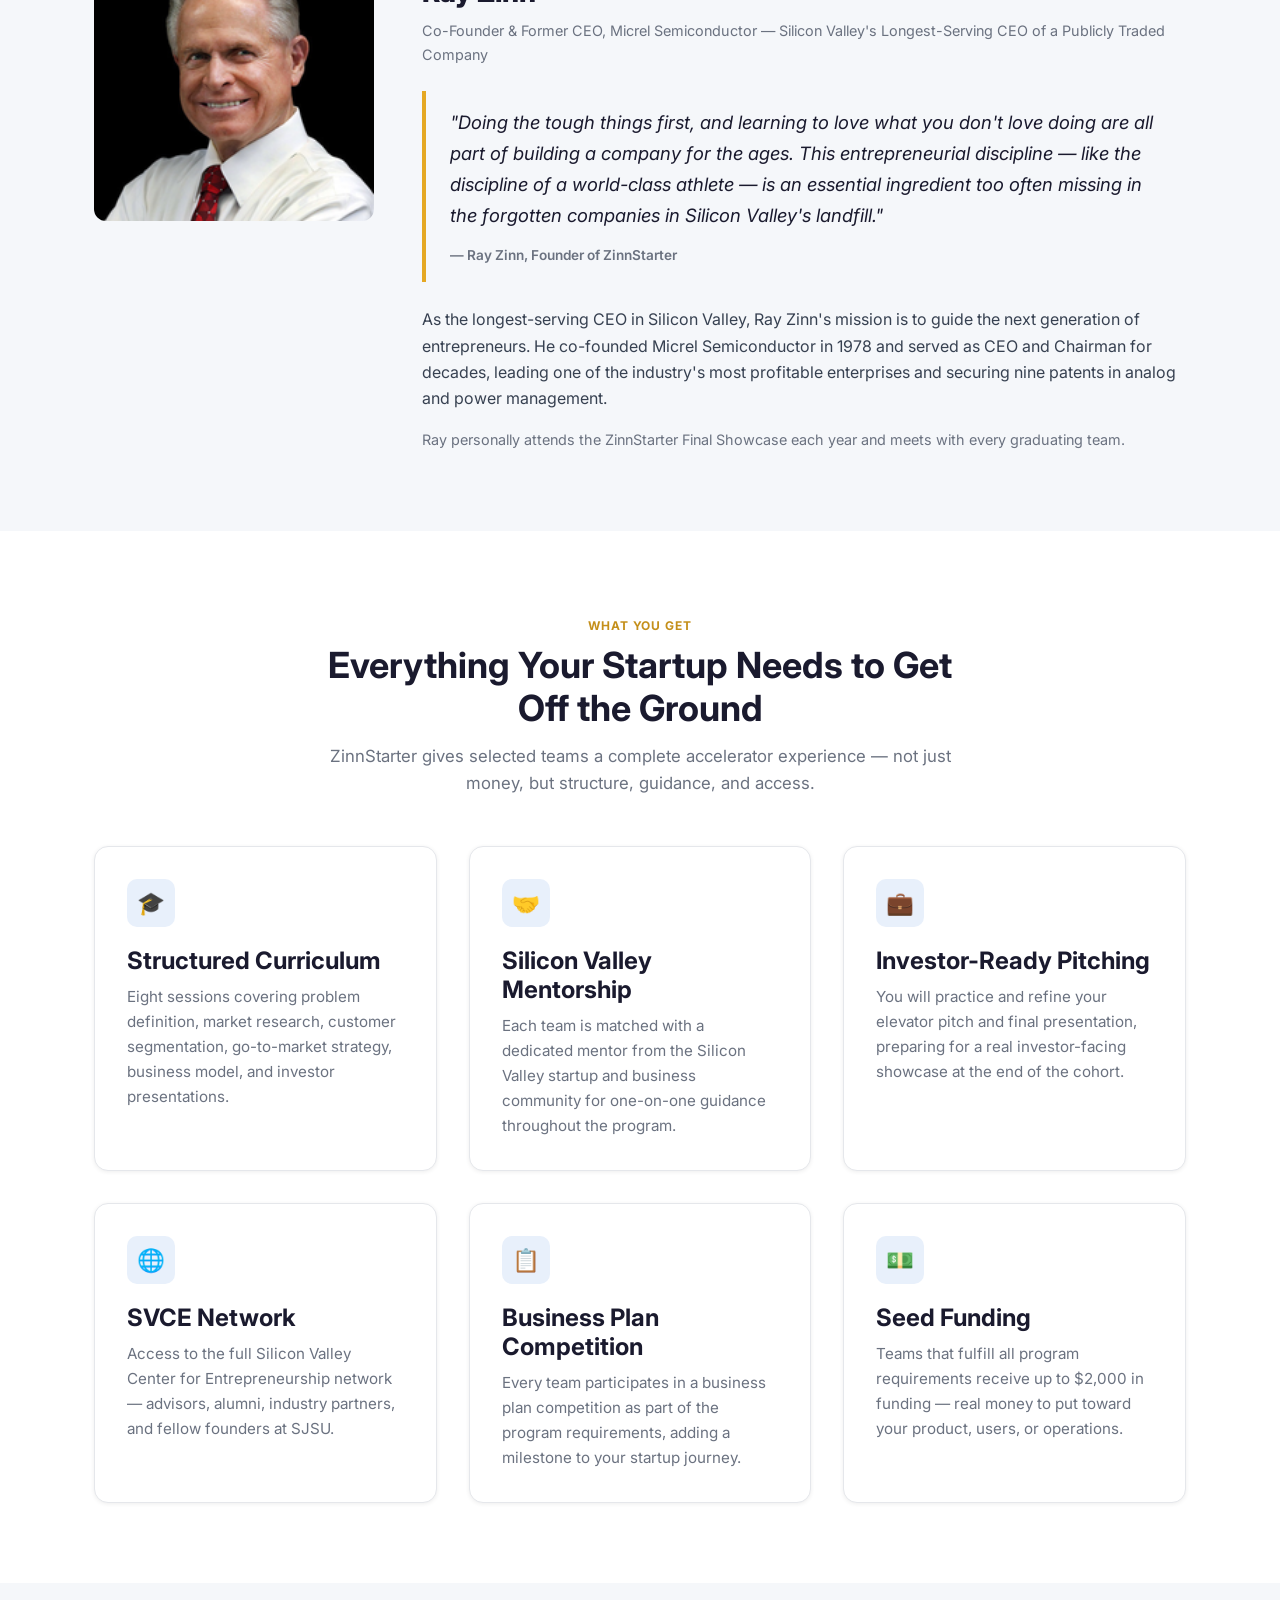
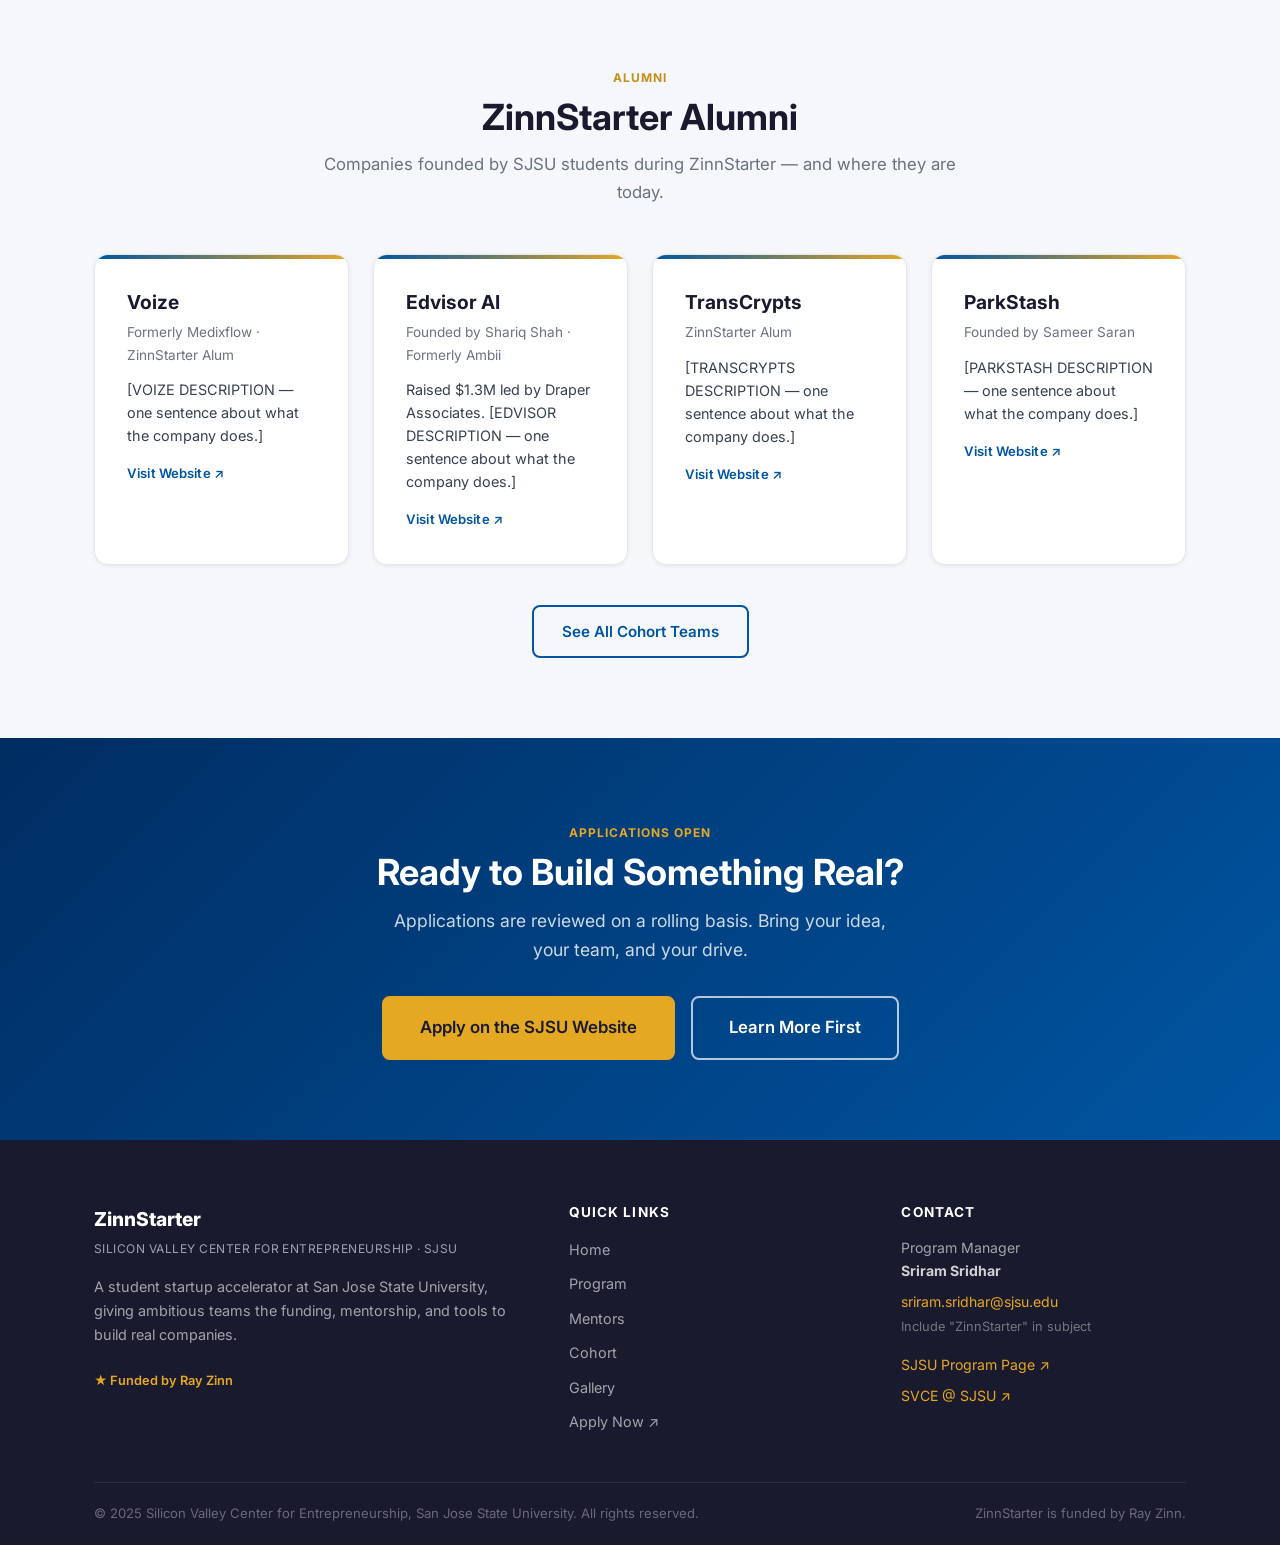
==== commit 070e6a1c: "Overhaul alumni section per Dr. Basu's feedback - Remove generic "Raised External Funding" badges to" ====
--- a/index.html
+++ b/index.html
@@ -212,33 +212,33 @@
     <div class="container">
       <div class="section-header text-center">
         <span class="label">Alumni</span>
-        <h2>ZinnStarter Teams Have Gone On to Raise External Funding</h2>
-        <p>Past cohort companies include:</p>
+        <h2>ZinnStarter Alumni</h2>
+        <p>Companies founded by SJSU students during ZinnStarter — and where they are today.</p>
       </div>
       <div class="grid-4">
         <div class="alumni-card">
-          <div class="alumni-card__badge">✦ Raised Funding</div>
-          <div class="alumni-card__name">Parkstash</div>
-          <div class="alumni-card__founder">Sameer Saran</div>
-          <div class="alumni-card__desc">[PARKSTASH DESCRIPTION — one sentence about what the company does.]</div>
+          <div class="alumni-card__name">Voize</div>
+          <div class="alumni-card__founder">Formerly Medixflow · ZinnStarter Alum</div>
+          <p class="alumni-card__desc">[VOIZE DESCRIPTION — one sentence about what the company does.]</p>
+          <a href="https://www.voize.ai/us" target="_blank" class="alumni-card__link">Visit Website ↗</a>
         </div>
         <div class="alumni-card">
-          <div class="alumni-card__badge">✦ Raised Funding</div>
-          <div class="alumni-card__name">Edvisor</div>
-          <div class="alumni-card__founder">Shariq Shah</div>
-          <div class="alumni-card__desc">[EDVISOR DESCRIPTION — one sentence about what the company does.]</div>
+          <div class="alumni-card__name">Edvisor AI</div>
+          <div class="alumni-card__founder">Founded by Shariq Shah · Formerly Ambii</div>
+          <p class="alumni-card__desc">Raised $1.3M led by Draper Associates. [EDVISOR DESCRIPTION — one sentence about what the company does.]</p>
+          <a href="https://edvisor.ai/" target="_blank" class="alumni-card__link">Visit Website ↗</a>
         </div>
         <div class="alumni-card">
-          <div class="alumni-card__badge">✦ Raised Funding</div>
-          <div class="alumni-card__name">Transcrypts</div>
-          <div class="alumni-card__founder">[FOUNDER NAME]</div>
-          <div class="alumni-card__desc">[TRANSCRYPTS DESCRIPTION — one sentence about what the company does.]</div>
+          <div class="alumni-card__name">TransCrypts</div>
+          <div class="alumni-card__founder">ZinnStarter Alum</div>
+          <p class="alumni-card__desc">[TRANSCRYPTS DESCRIPTION — one sentence about what the company does.]</p>
+          <a href="https://www.transcrypts.com/" target="_blank" class="alumni-card__link">Visit Website ↗</a>
         </div>
         <div class="alumni-card">
-          <div class="alumni-card__badge">✦ Raised Funding</div>
-          <div class="alumni-card__name">CreditCliq</div>
-          <div class="alumni-card__founder">Angel Idusuyi</div>
-          <div class="alumni-card__desc">[CREDITCLIQ DESCRIPTION — one sentence about what the company does.]</div>
+          <div class="alumni-card__name">ParkStash</div>
+          <div class="alumni-card__founder">Founded by Sameer Saran</div>
+          <p class="alumni-card__desc">[PARKSTASH DESCRIPTION — one sentence about what the company does.]</p>
+          <a href="https://findparkstash.com/" target="_blank" class="alumni-card__link">Visit Website ↗</a>
         </div>
       </div>
       <div style="text-align: center; margin-top: 2.5rem;">
--- a/css/styles.css
+++ b/css/styles.css
@@ -610,6 +610,28 @@
   margin-bottom: 0.75rem;
 }
 
+.team-card__founder {
+  font-size: 0.9rem;
+  color: var(--blue);
+  font-weight: 600;
+  margin-bottom: 0.15rem;
+}
+.team-card__founder::before {
+  content: "Founder · ";
+  font-size: 0.72rem;
+  font-weight: 500;
+  color: var(--gray);
+  text-transform: uppercase;
+  letter-spacing: 0.07em;
+}
+
+.team-card__major {
+  font-size: 0.8rem;
+  color: var(--gray);
+  font-weight: 400;
+  margin-bottom: 0.85rem;
+}
+
 .team-card__desc {
   font-size: 0.9rem;
   color: var(--gray);
@@ -693,6 +715,19 @@
   line-height: 1.6;
 }
 
+.alumni-card__link {
+  display: inline-block;
+  margin-top: 1rem;
+  font-size: 0.82rem;
+  font-weight: 600;
+  color: var(--blue);
+  text-decoration: none;
+  letter-spacing: 0.01em;
+}
+.alumni-card__link:hover {
+  text-decoration: underline;
+}
+
 /* -------------------------------------------------------------
    13. Gallery
    ------------------------------------------------------------- */
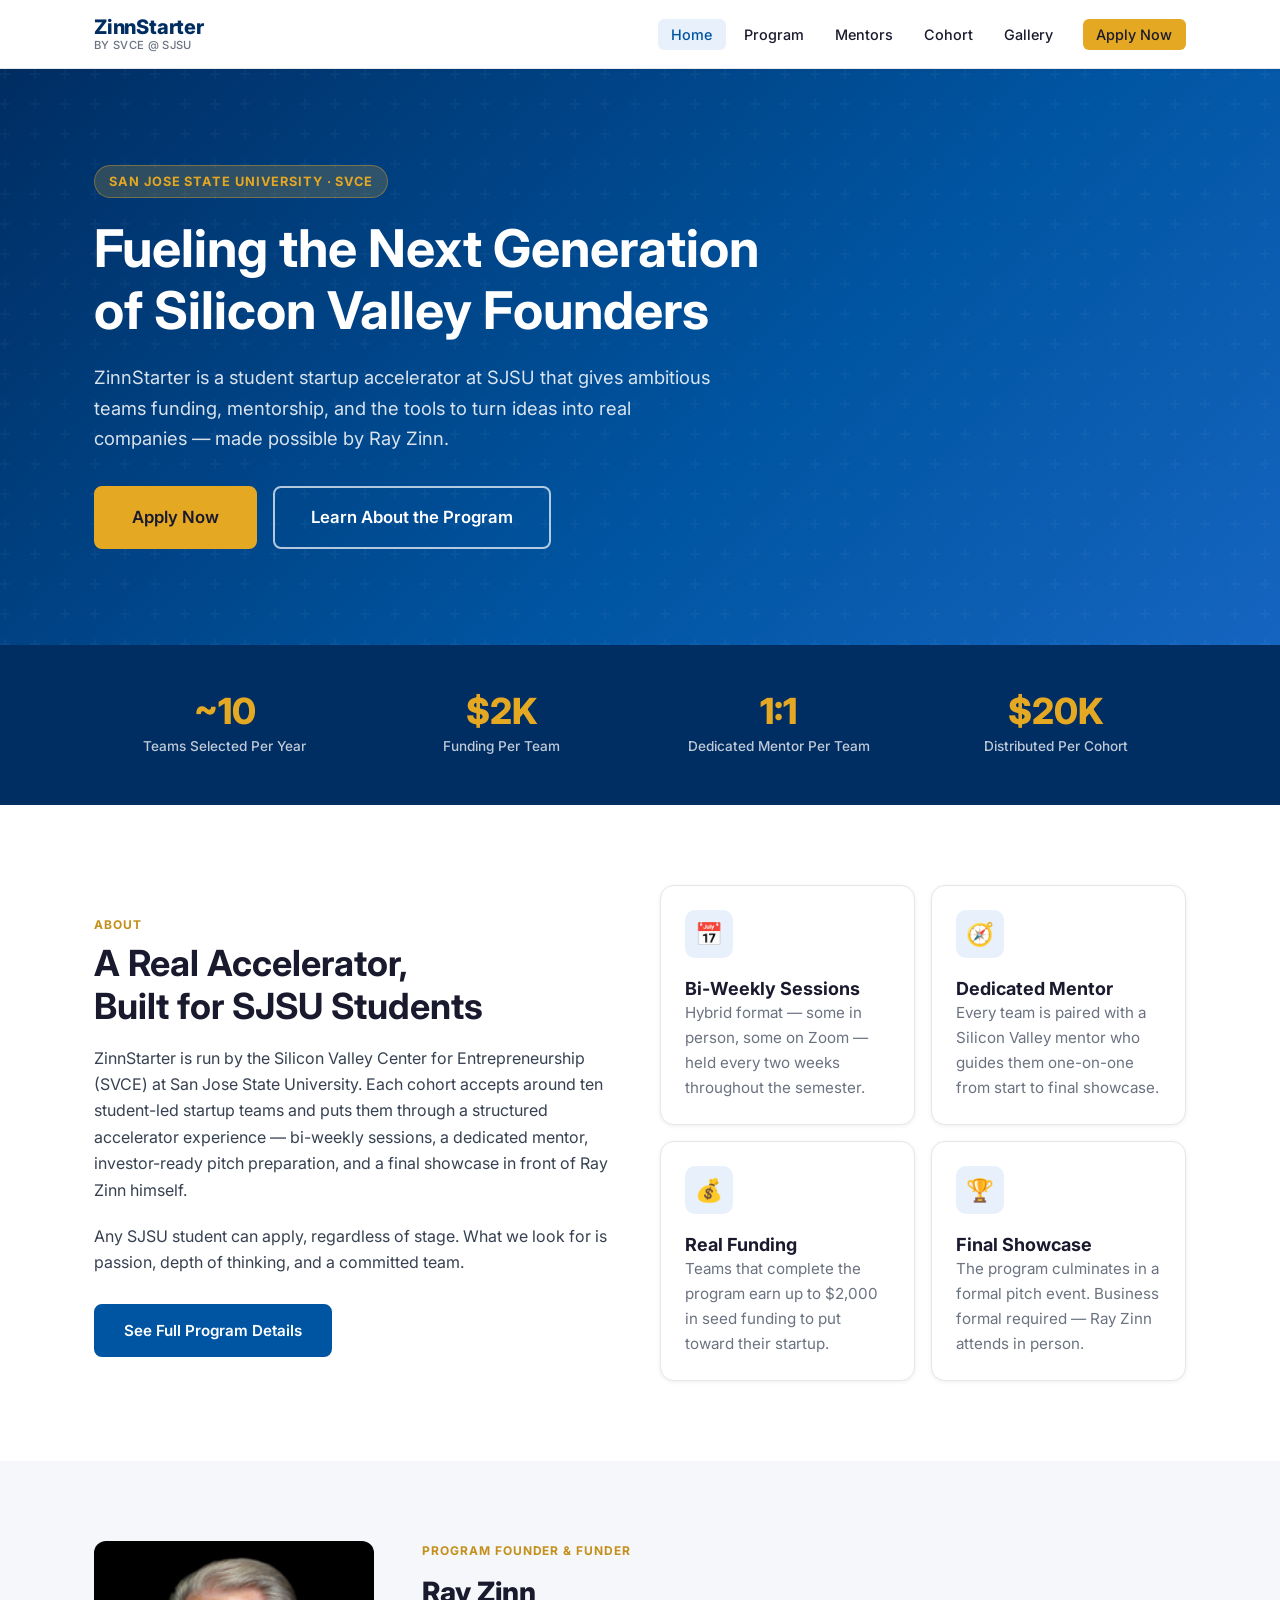
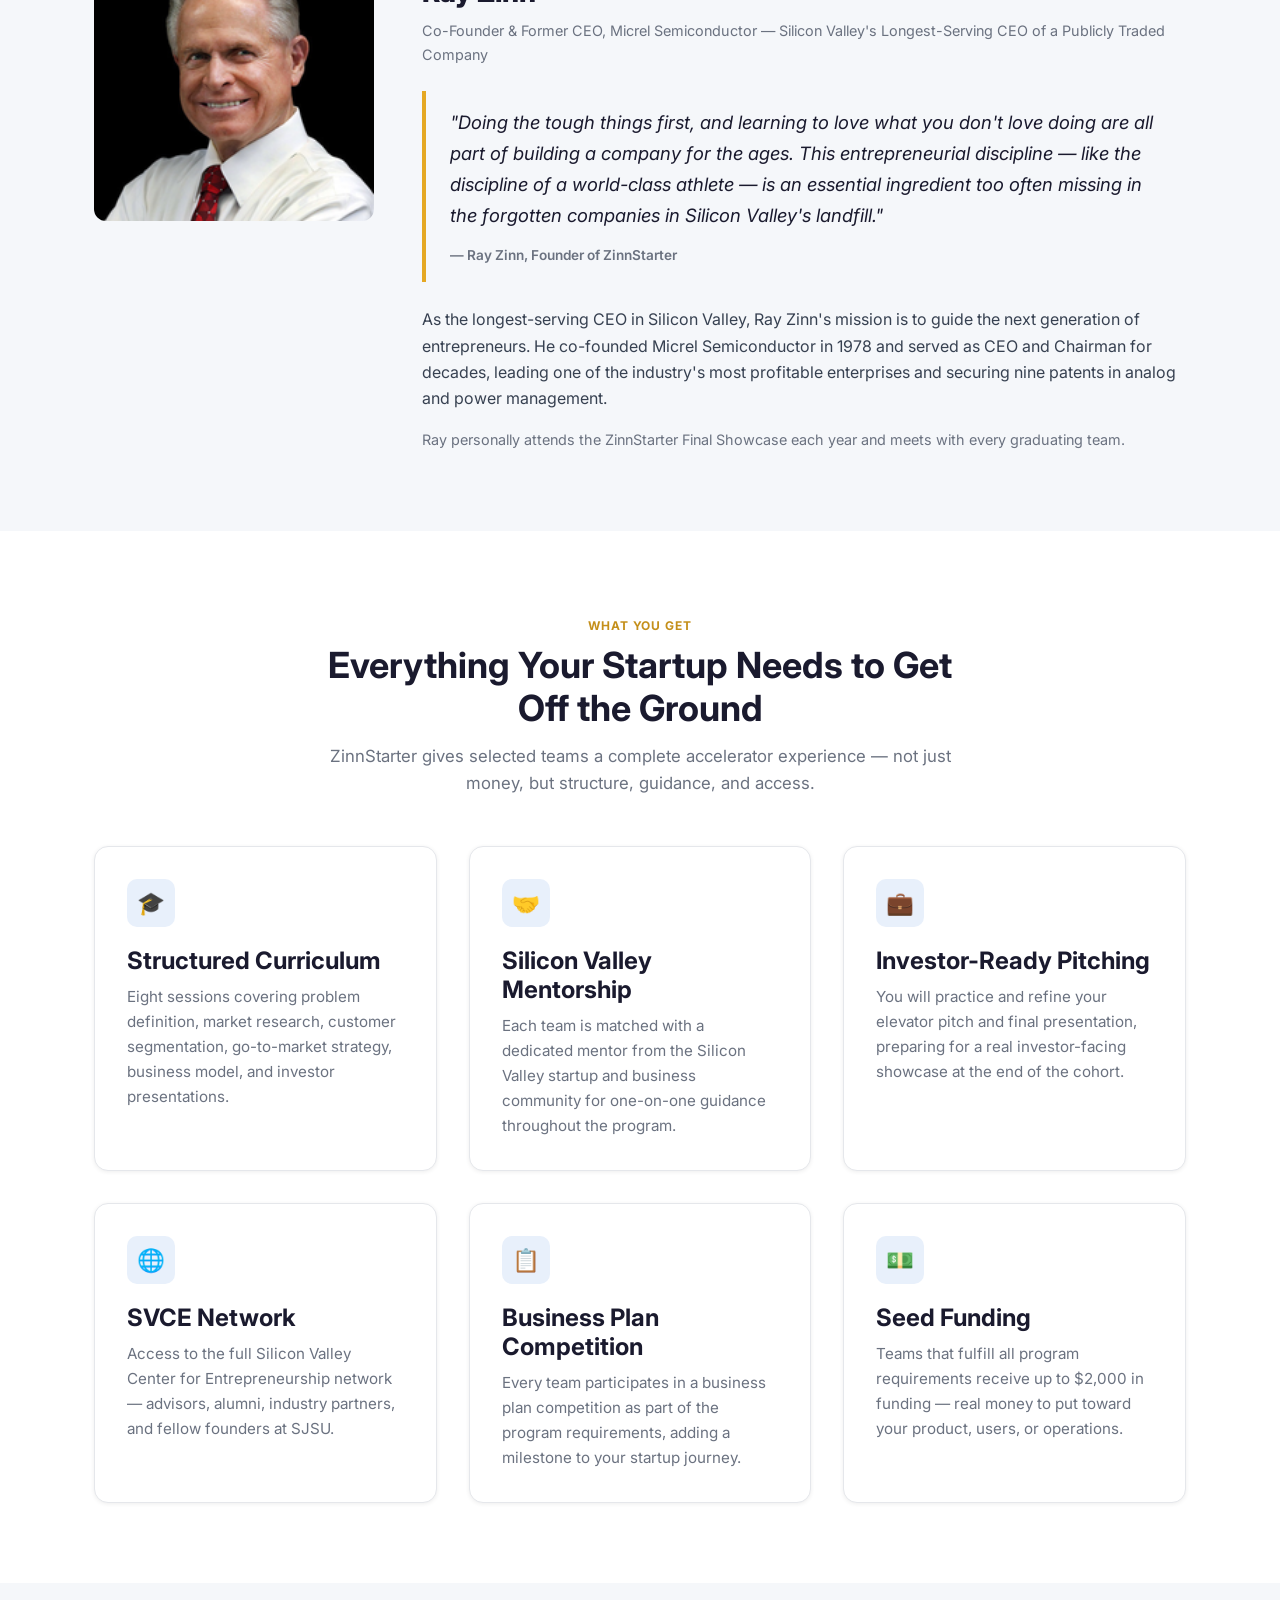
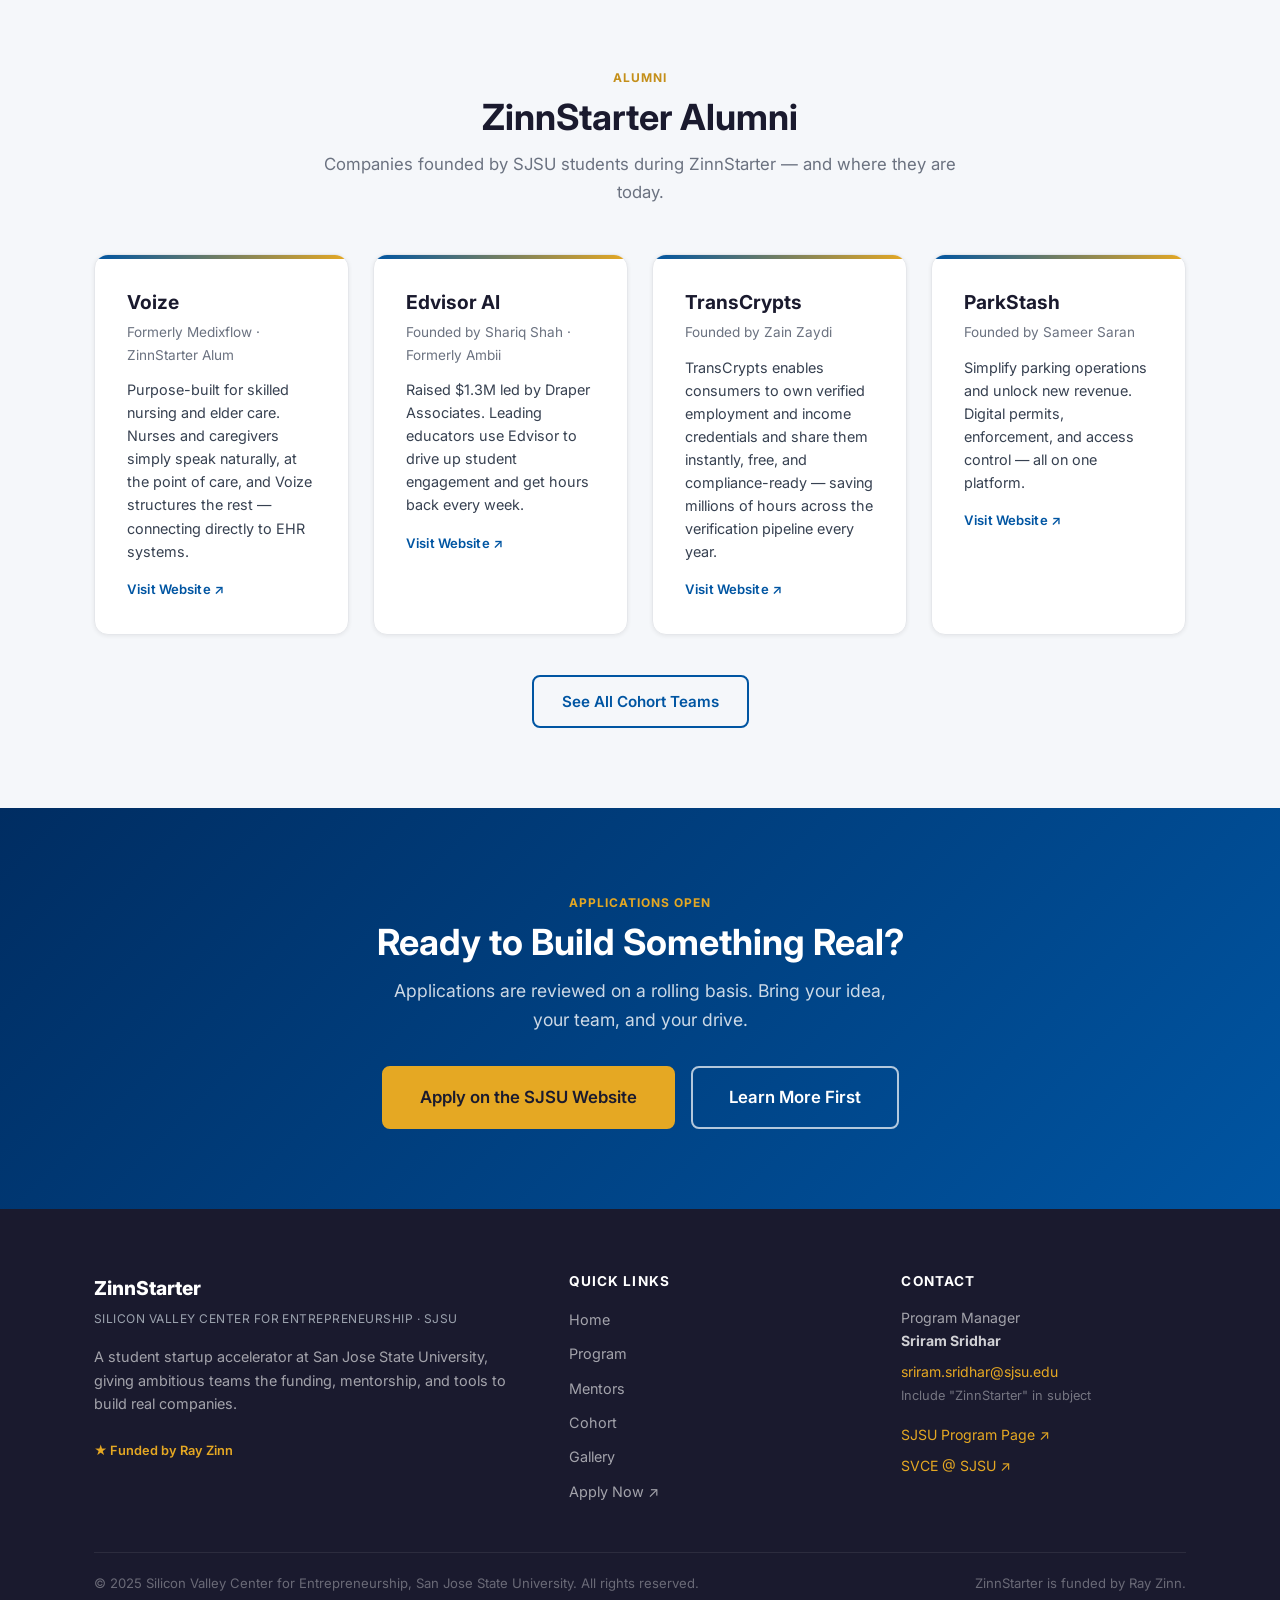
==== commit 0997997e: "Fill in real descriptions for all four alumni cards Added descriptions for Voize, Edvisor AI, TransC" ====
--- a/index.html
+++ b/index.html
@@ -219,25 +219,25 @@
         <div class="alumni-card">
           <div class="alumni-card__name">Voize</div>
           <div class="alumni-card__founder">Formerly Medixflow · ZinnStarter Alum</div>
-          <p class="alumni-card__desc">[VOIZE DESCRIPTION — one sentence about what the company does.]</p>
+          <p class="alumni-card__desc">Purpose-built for skilled nursing and elder care. Nurses and caregivers simply speak naturally, at the point of care, and Voize structures the rest — connecting directly to EHR systems.</p>
           <a href="https://www.voize.ai/us" target="_blank" class="alumni-card__link">Visit Website ↗</a>
         </div>
         <div class="alumni-card">
           <div class="alumni-card__name">Edvisor AI</div>
           <div class="alumni-card__founder">Founded by Shariq Shah · Formerly Ambii</div>
-          <p class="alumni-card__desc">Raised $1.3M led by Draper Associates. [EDVISOR DESCRIPTION — one sentence about what the company does.]</p>
+          <p class="alumni-card__desc">Raised $1.3M led by Draper Associates. Leading educators use Edvisor to drive up student engagement and get hours back every week.</p>
           <a href="https://edvisor.ai/" target="_blank" class="alumni-card__link">Visit Website ↗</a>
         </div>
         <div class="alumni-card">
           <div class="alumni-card__name">TransCrypts</div>
-          <div class="alumni-card__founder">ZinnStarter Alum</div>
-          <p class="alumni-card__desc">[TRANSCRYPTS DESCRIPTION — one sentence about what the company does.]</p>
+          <div class="alumni-card__founder">Founded by Zain Zaydi</div>
+          <p class="alumni-card__desc">TransCrypts enables consumers to own verified employment and income credentials and share them instantly, free, and compliance-ready — saving millions of hours across the verification pipeline every year.</p>
           <a href="https://www.transcrypts.com/" target="_blank" class="alumni-card__link">Visit Website ↗</a>
         </div>
         <div class="alumni-card">
           <div class="alumni-card__name">ParkStash</div>
           <div class="alumni-card__founder">Founded by Sameer Saran</div>
-          <p class="alumni-card__desc">[PARKSTASH DESCRIPTION — one sentence about what the company does.]</p>
+          <p class="alumni-card__desc">Simplify parking operations and unlock new revenue. Digital permits, enforcement, and access control — all on one platform.</p>
           <a href="https://findparkstash.com/" target="_blank" class="alumni-card__link">Visit Website ↗</a>
         </div>
       </div>
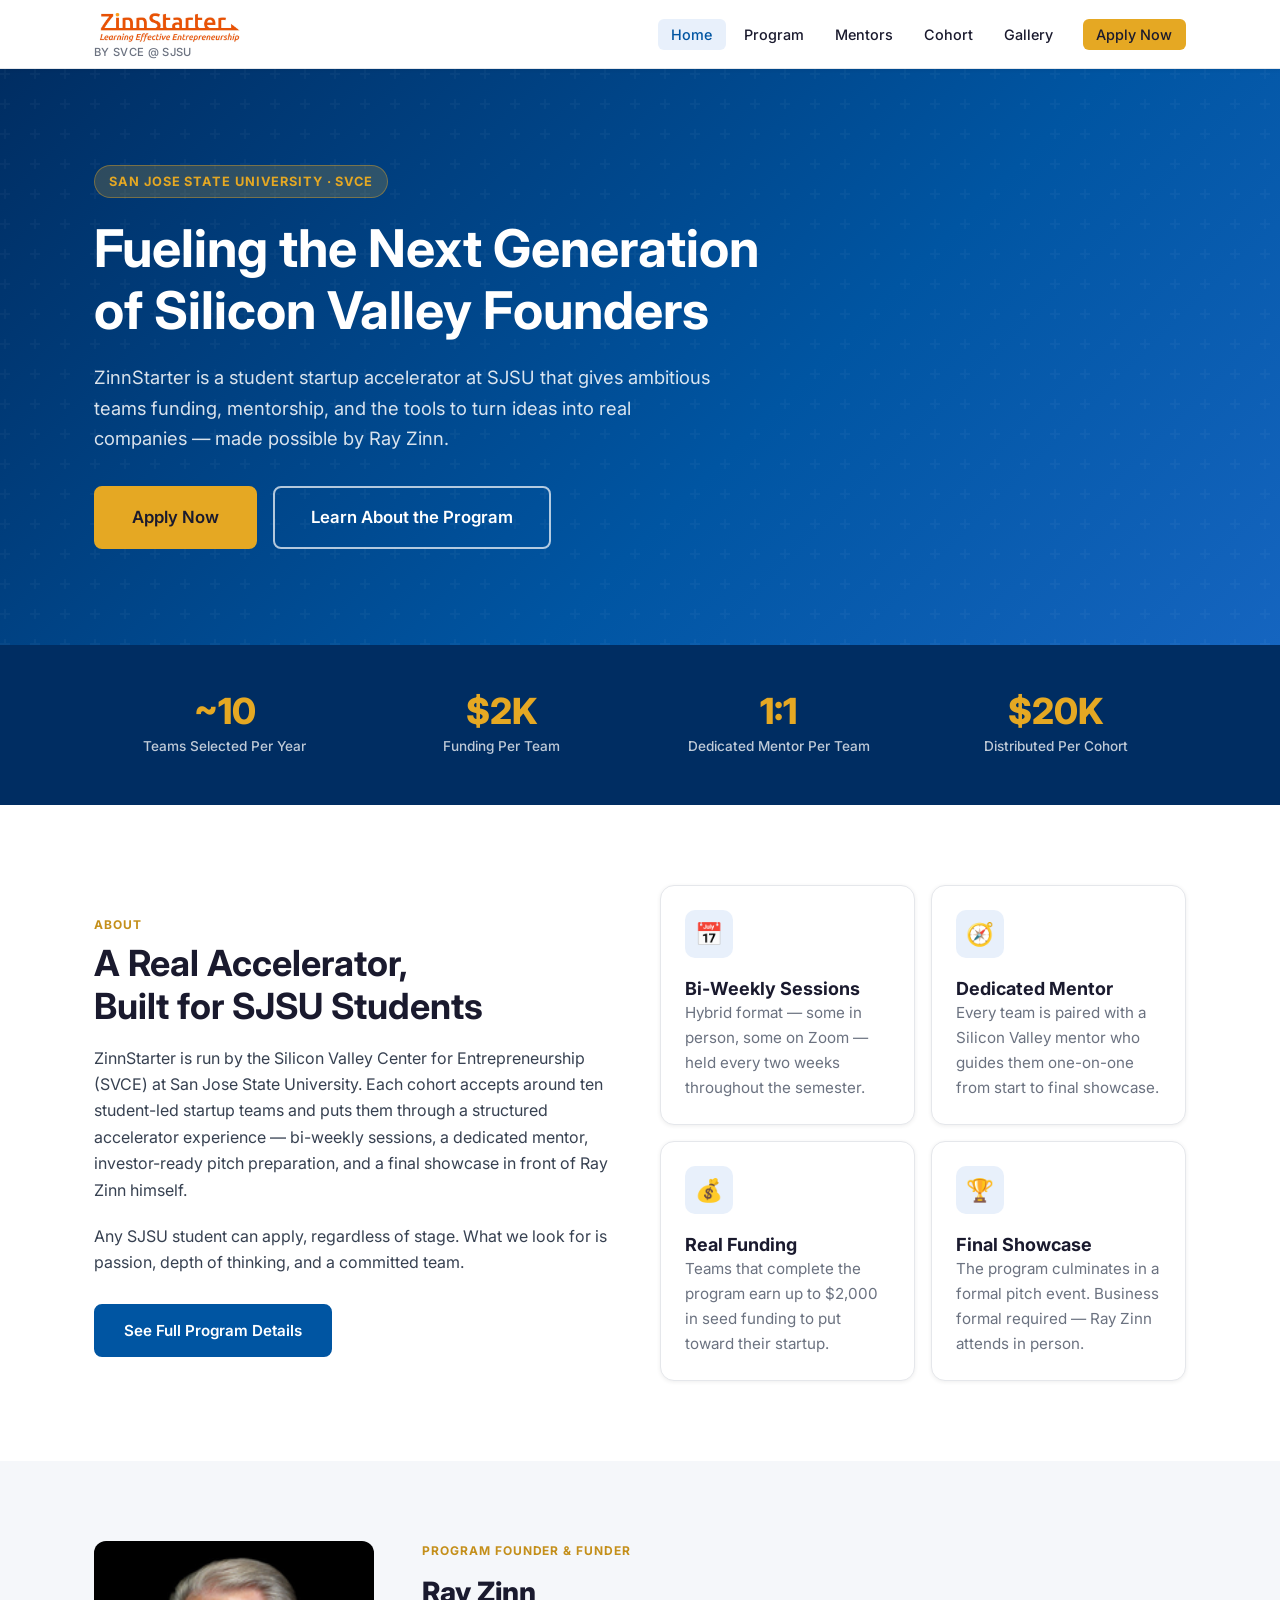
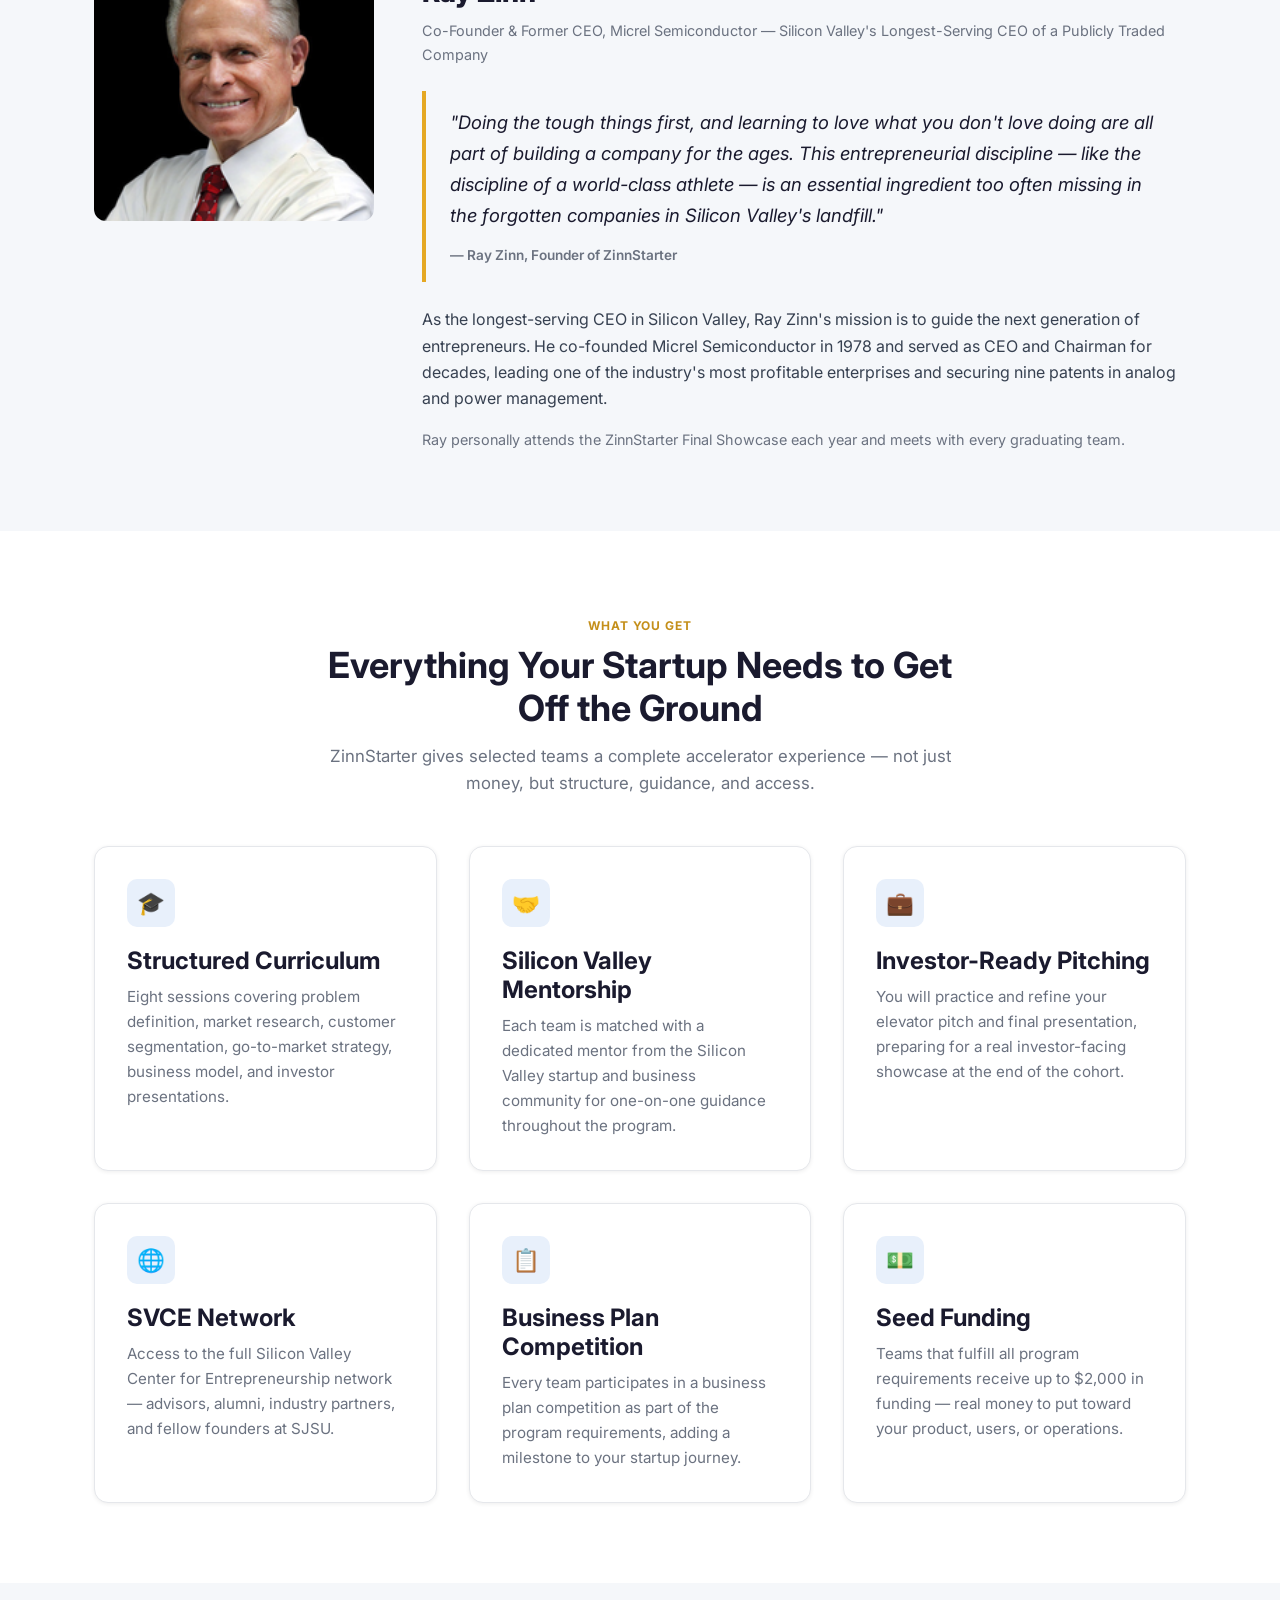
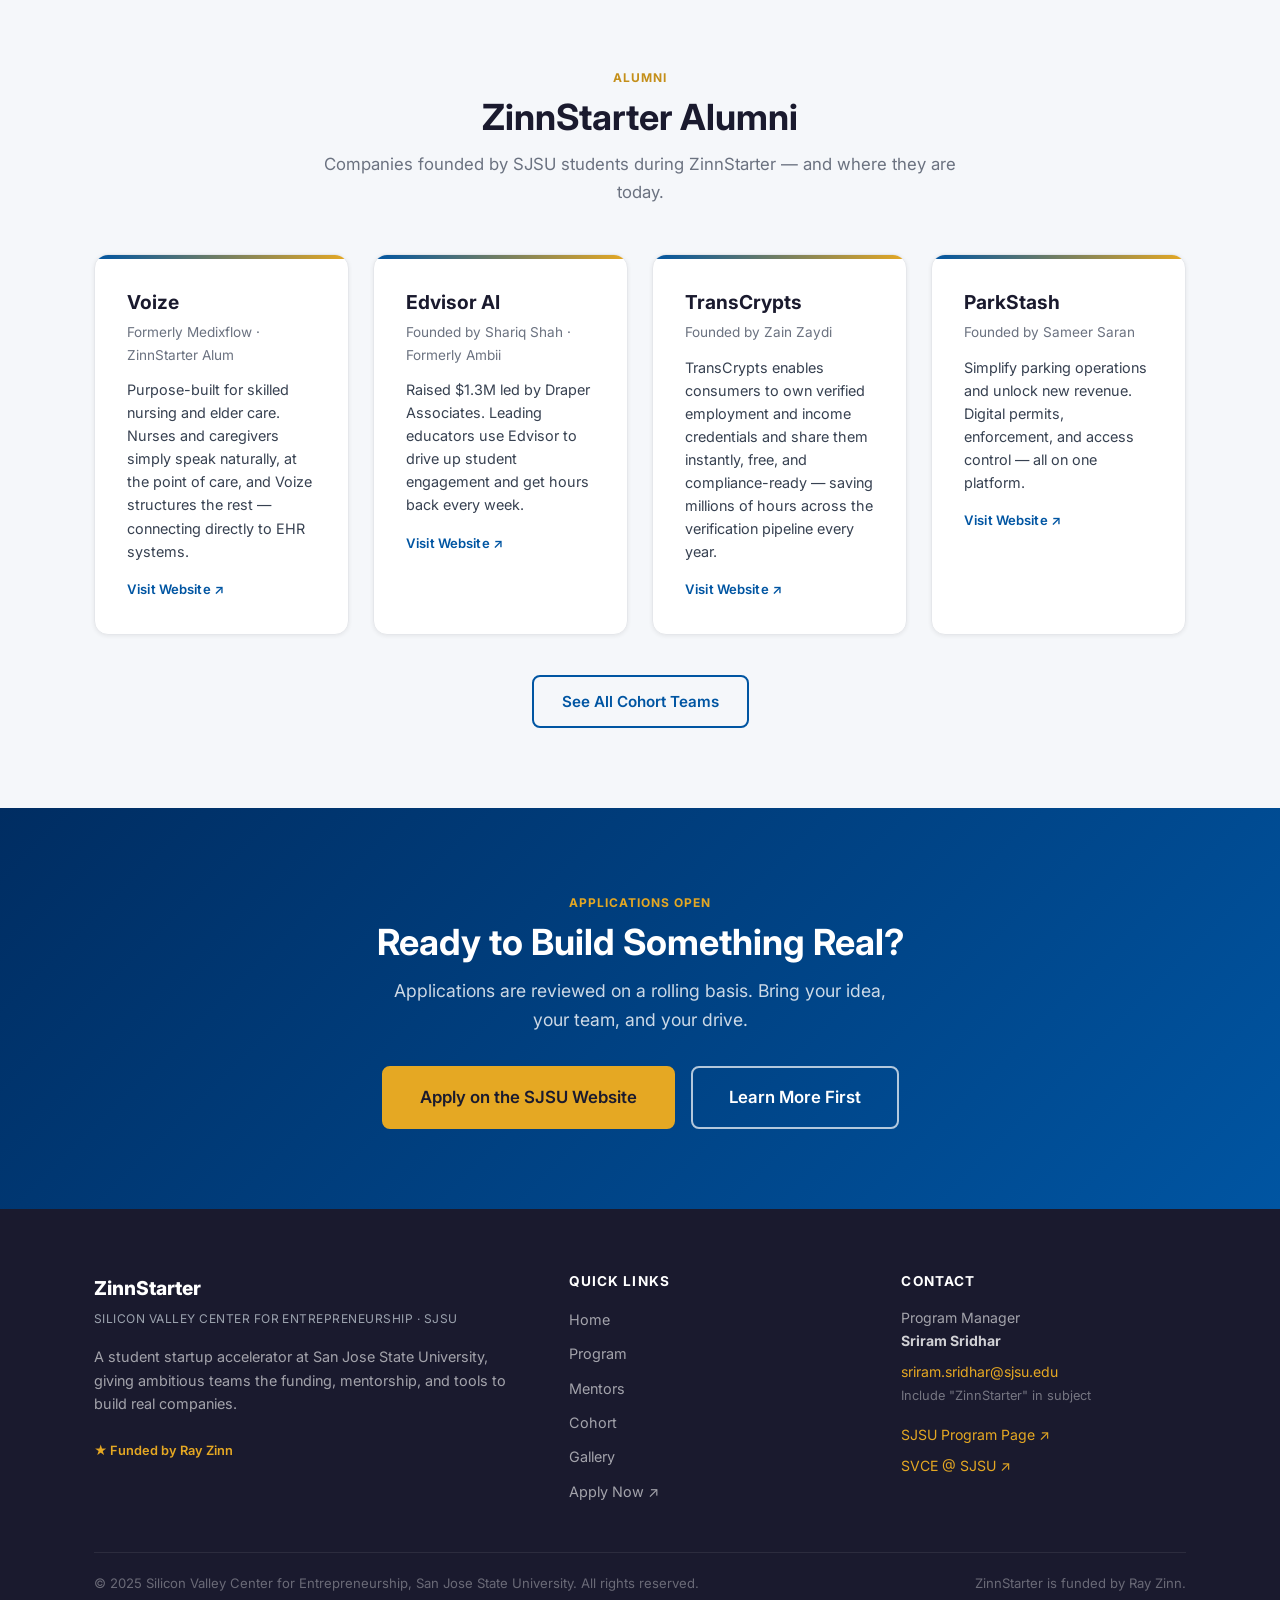
==== commit 03f6feaa: "Roll back hero gradient and add zinnstarter.jpg as nav logo image Restores the original blue gradien" ====
--- a/index.html
+++ b/index.html
@@ -19,7 +19,7 @@
     <div class="container">
       <div class="nav__inner">
         <a href="index.html" class="nav__logo">
-          <span class="nav__logo-name">ZinnStarter</span>
+          <img src="images/zinnstarter.jpg" alt="ZinnStarter" class="nav__logo-img">
           <span class="nav__logo-sub">by SVCE @ SJSU</span>
         </a>
         <ul class="nav__links">
--- a/css/styles.css
+++ b/css/styles.css
@@ -265,8 +265,15 @@
 .nav__logo {
   display: flex;
   flex-direction: column;
+  align-items: flex-start;
   line-height: 1.2;
   text-decoration: none;
+}
+
+.nav__logo-img {
+  height: 38px;
+  width: auto;
+  display: block;
 }
 
 .nav__logo-name {
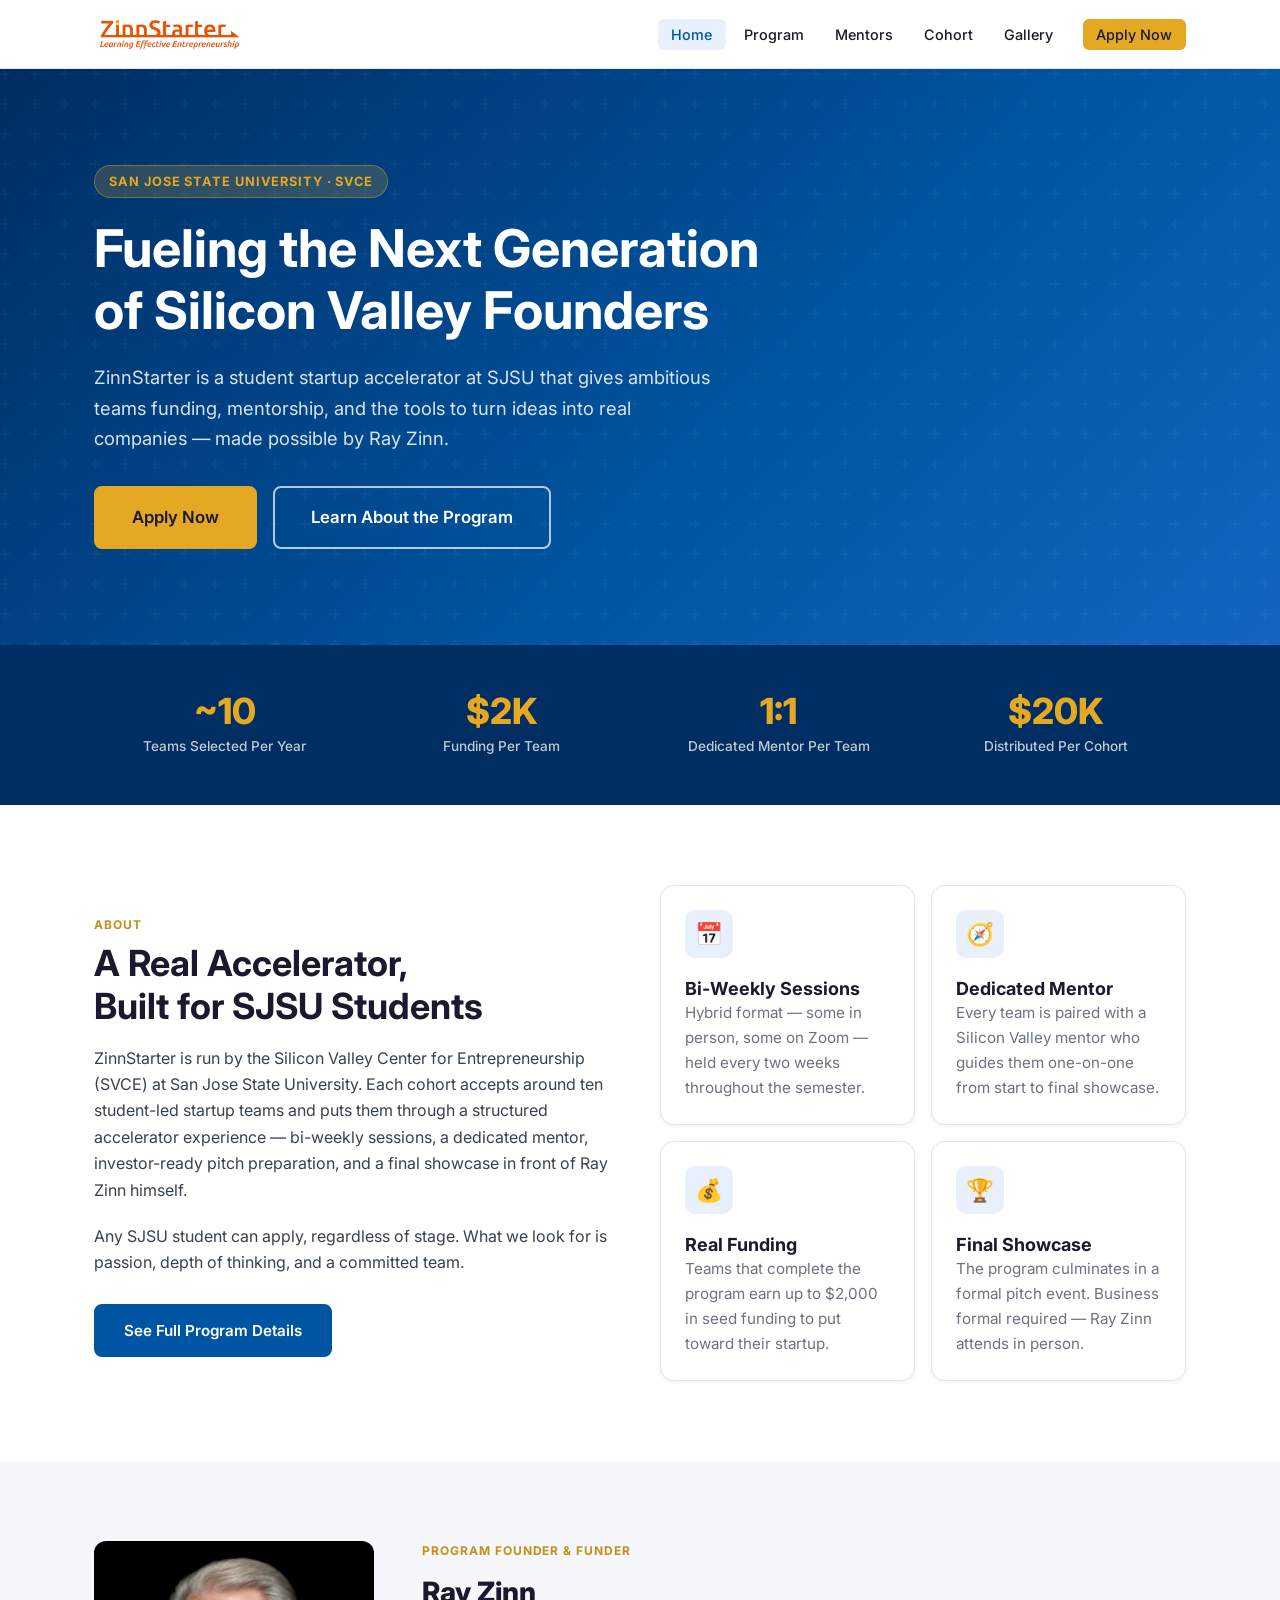
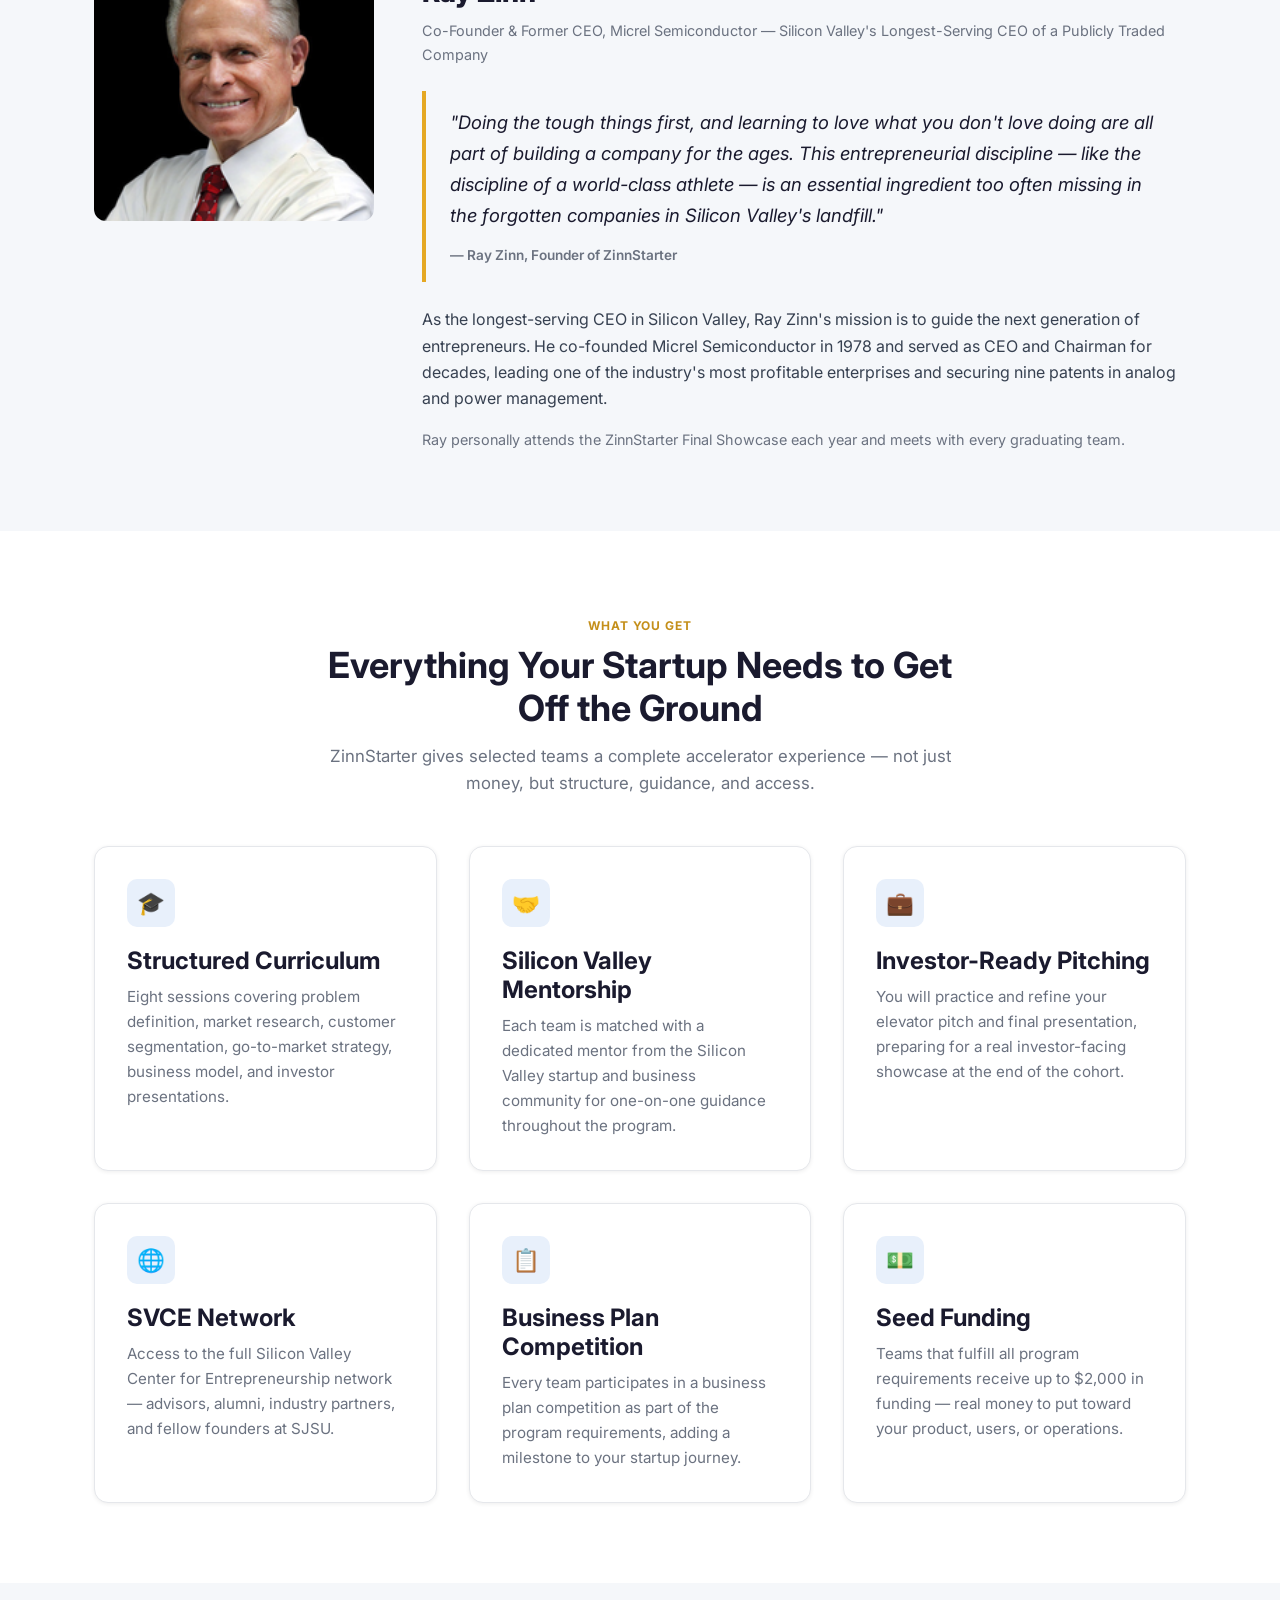
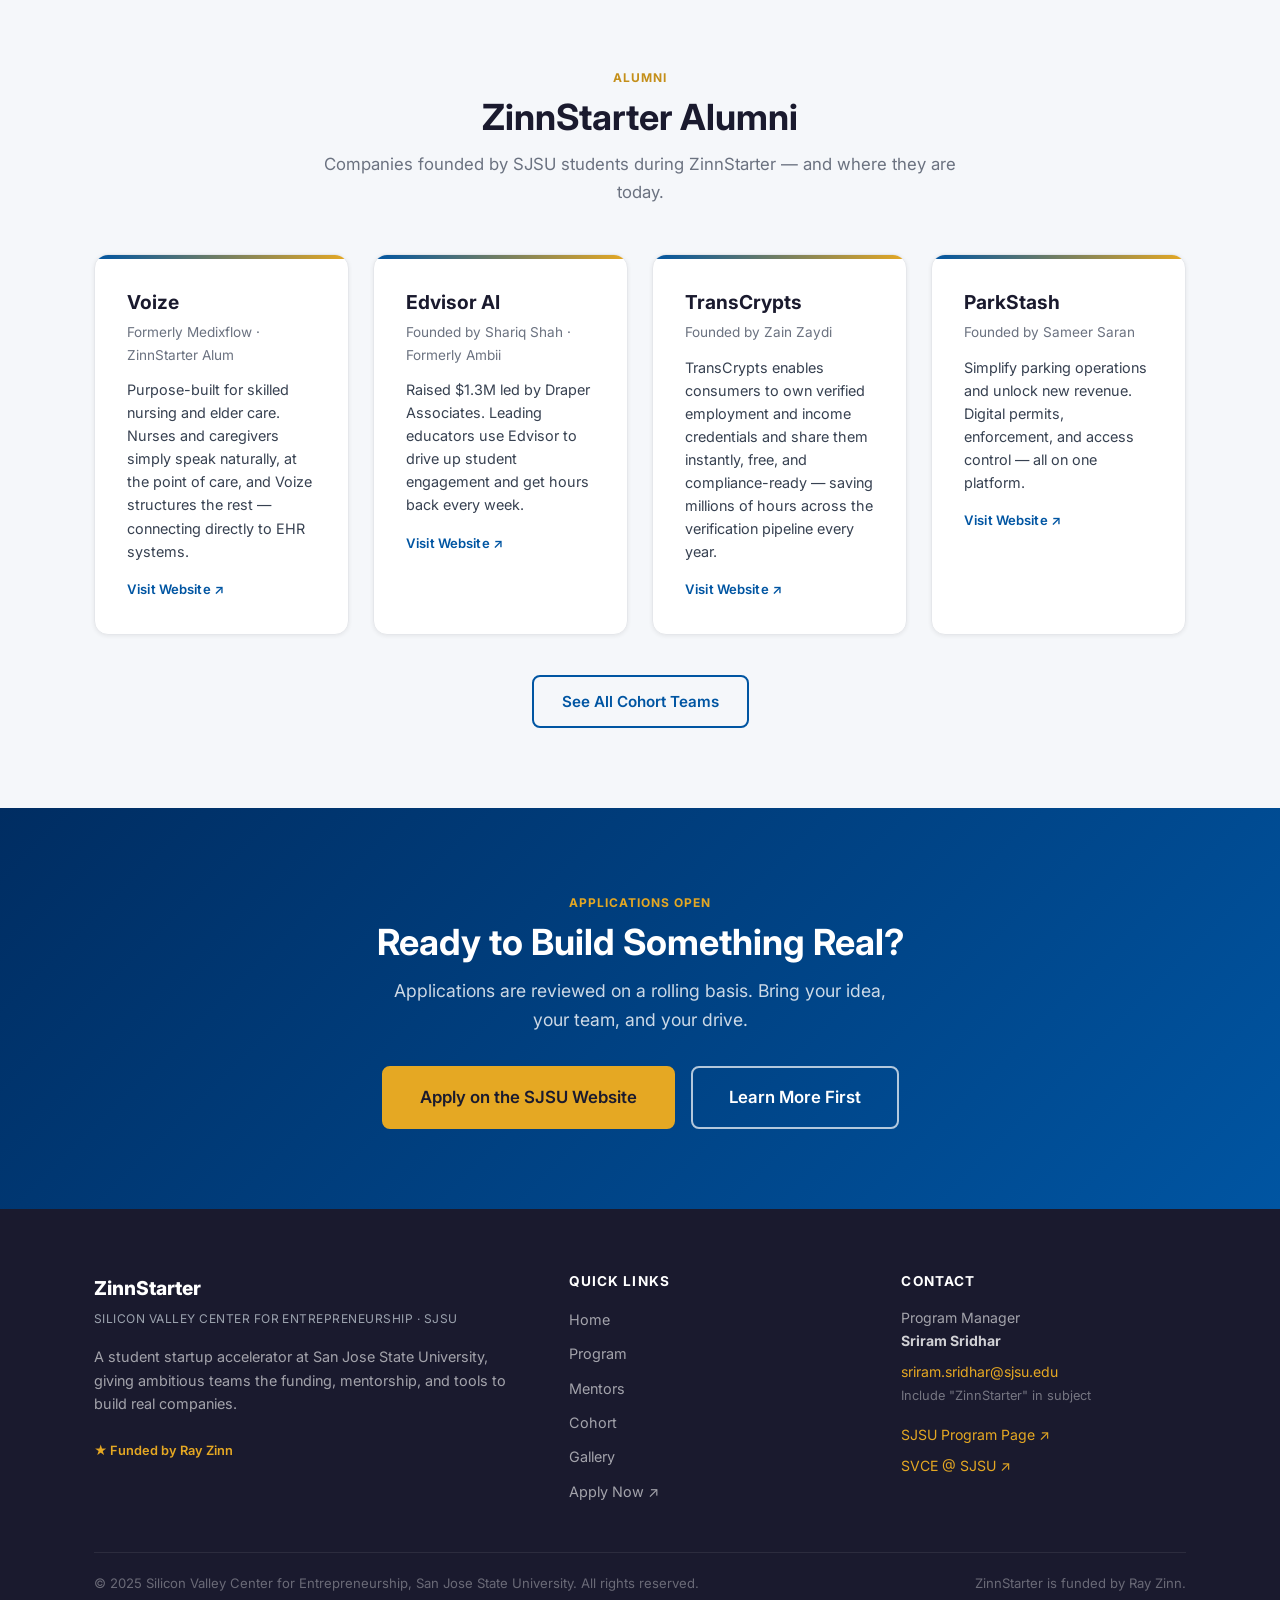
==== commit 34433f3a: "Remove 'by SVCE @ SJSU' subtext from nav logo Co-Authored-By: Claude Sonnet 4.6 <noreply@anthropic.c" ====
--- a/index.html
+++ b/index.html
@@ -20,7 +20,7 @@
       <div class="nav__inner">
         <a href="index.html" class="nav__logo">
           <img src="images/zinnstarter.jpg" alt="ZinnStarter" class="nav__logo-img">
-          <span class="nav__logo-sub">by SVCE @ SJSU</span>
+
         </a>
         <ul class="nav__links">
           <li><a href="index.html" class="active">Home</a></li>
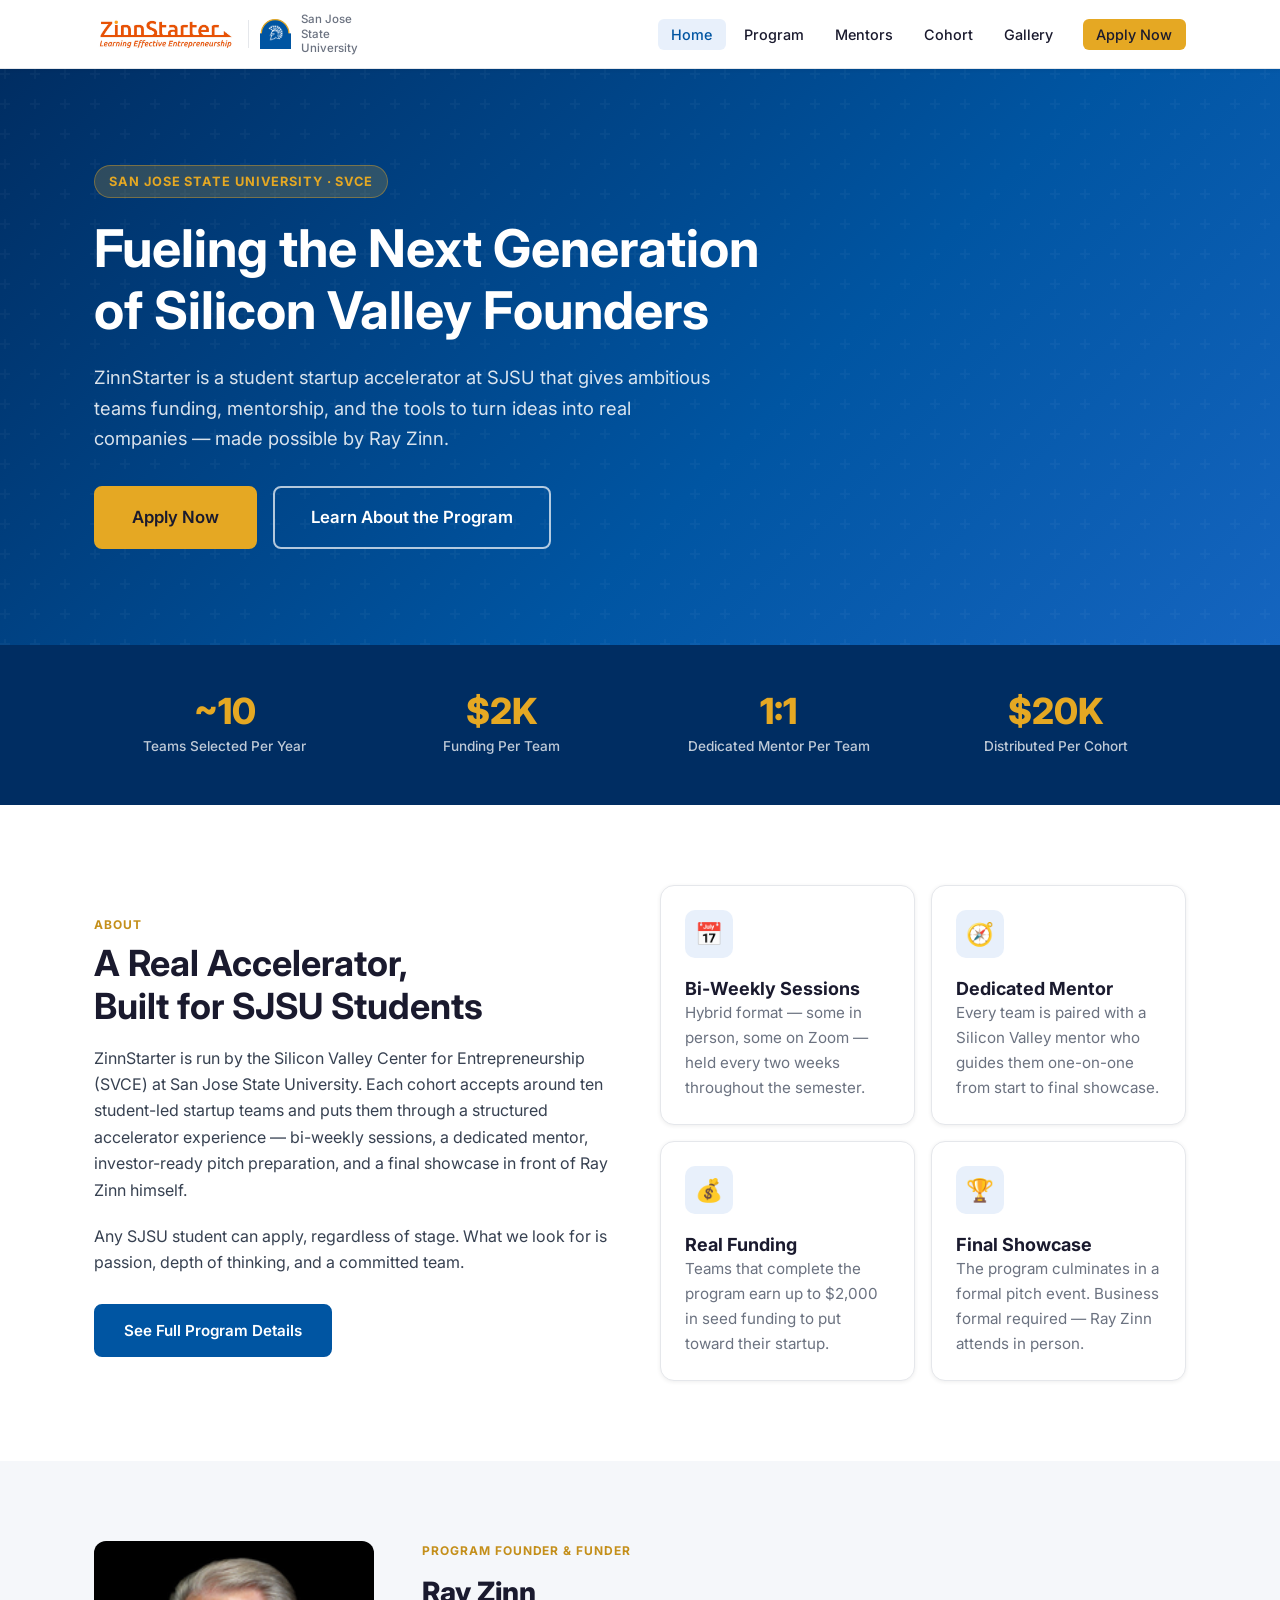
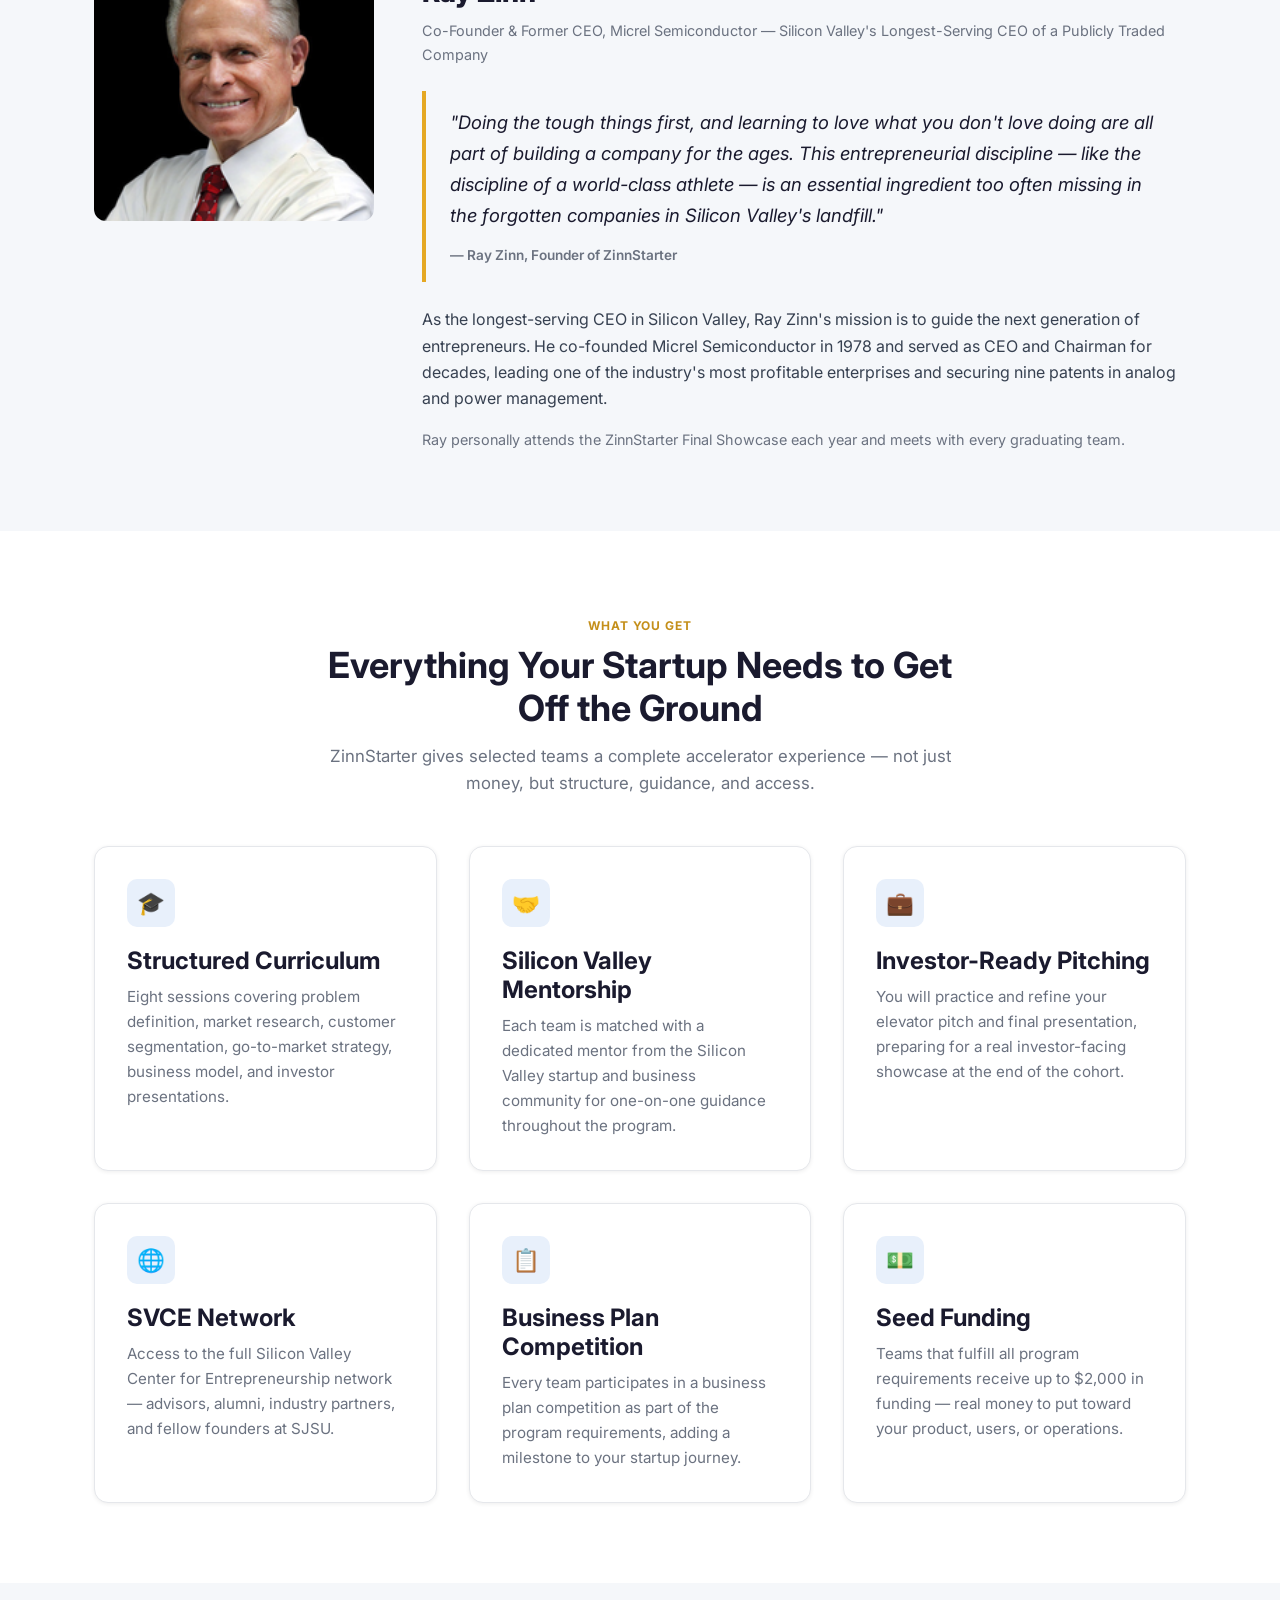
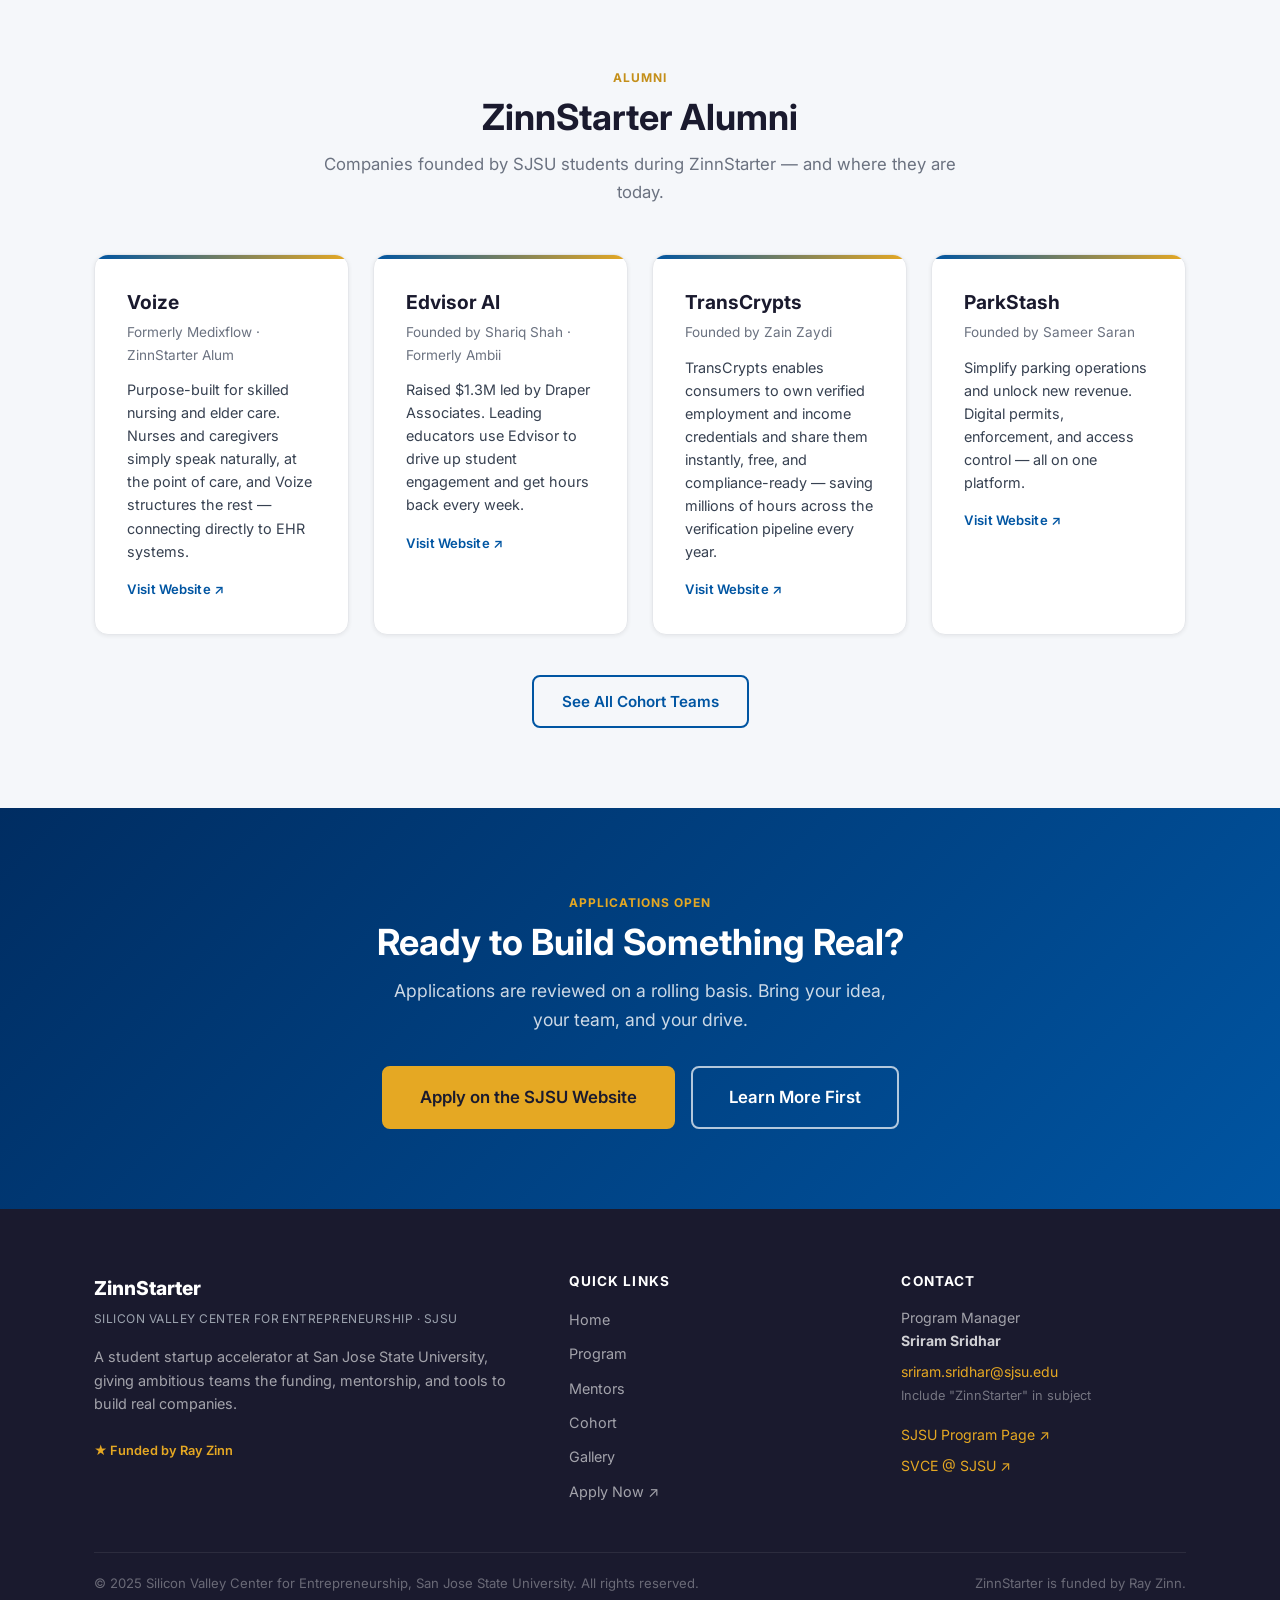
==== commit c64bb4da: "Add SJSU logo and university name to nav bar ZinnStarter logo → divider → SJSU emblem → "San Jose St" ====
--- a/index.html
+++ b/index.html
@@ -19,7 +19,7 @@
     <div class="container">
       <div class="nav__inner">
         <a href="index.html" class="nav__logo">
-          <img src="images/zinnstarter.jpg" alt="ZinnStarter" class="nav__logo-img">
+          <img src="images/zinnstarter.jpg" alt="ZinnStarter" class="nav__logo-img"><span class="nav__logo-divider"></span><img src="images/SJSU.svg" alt="SJSU" class="nav__logo-sjsu"><span class="nav__logo-university">San Jose State University</span>
 
         </a>
         <ul class="nav__links">
--- a/css/styles.css
+++ b/css/styles.css
@@ -264,16 +264,39 @@
 
 .nav__logo {
   display: flex;
-  flex-direction: column;
-  align-items: flex-start;
+  flex-direction: row;
+  align-items: center;
+  gap: 0.65rem;
   line-height: 1.2;
   text-decoration: none;
 }
 
 .nav__logo-img {
-  height: 38px;
+  height: 36px;
   width: auto;
   display: block;
+}
+
+.nav__logo-divider {
+  width: 1px;
+  height: 28px;
+  background: var(--border);
+  flex-shrink: 0;
+}
+
+.nav__logo-sjsu {
+  height: 30px;
+  width: auto;
+  display: block;
+  flex-shrink: 0;
+}
+
+.nav__logo-university {
+  font-size: 0.72rem;
+  font-weight: 500;
+  color: var(--gray);
+  line-height: 1.3;
+  max-width: 80px;
 }
 
 .nav__logo-name {
@@ -1267,6 +1290,10 @@
     display: none;
   }
 
+  .nav__logo-university {
+    display: none;
+  }
+
   .nav__hamburger {
     display: flex;
   }
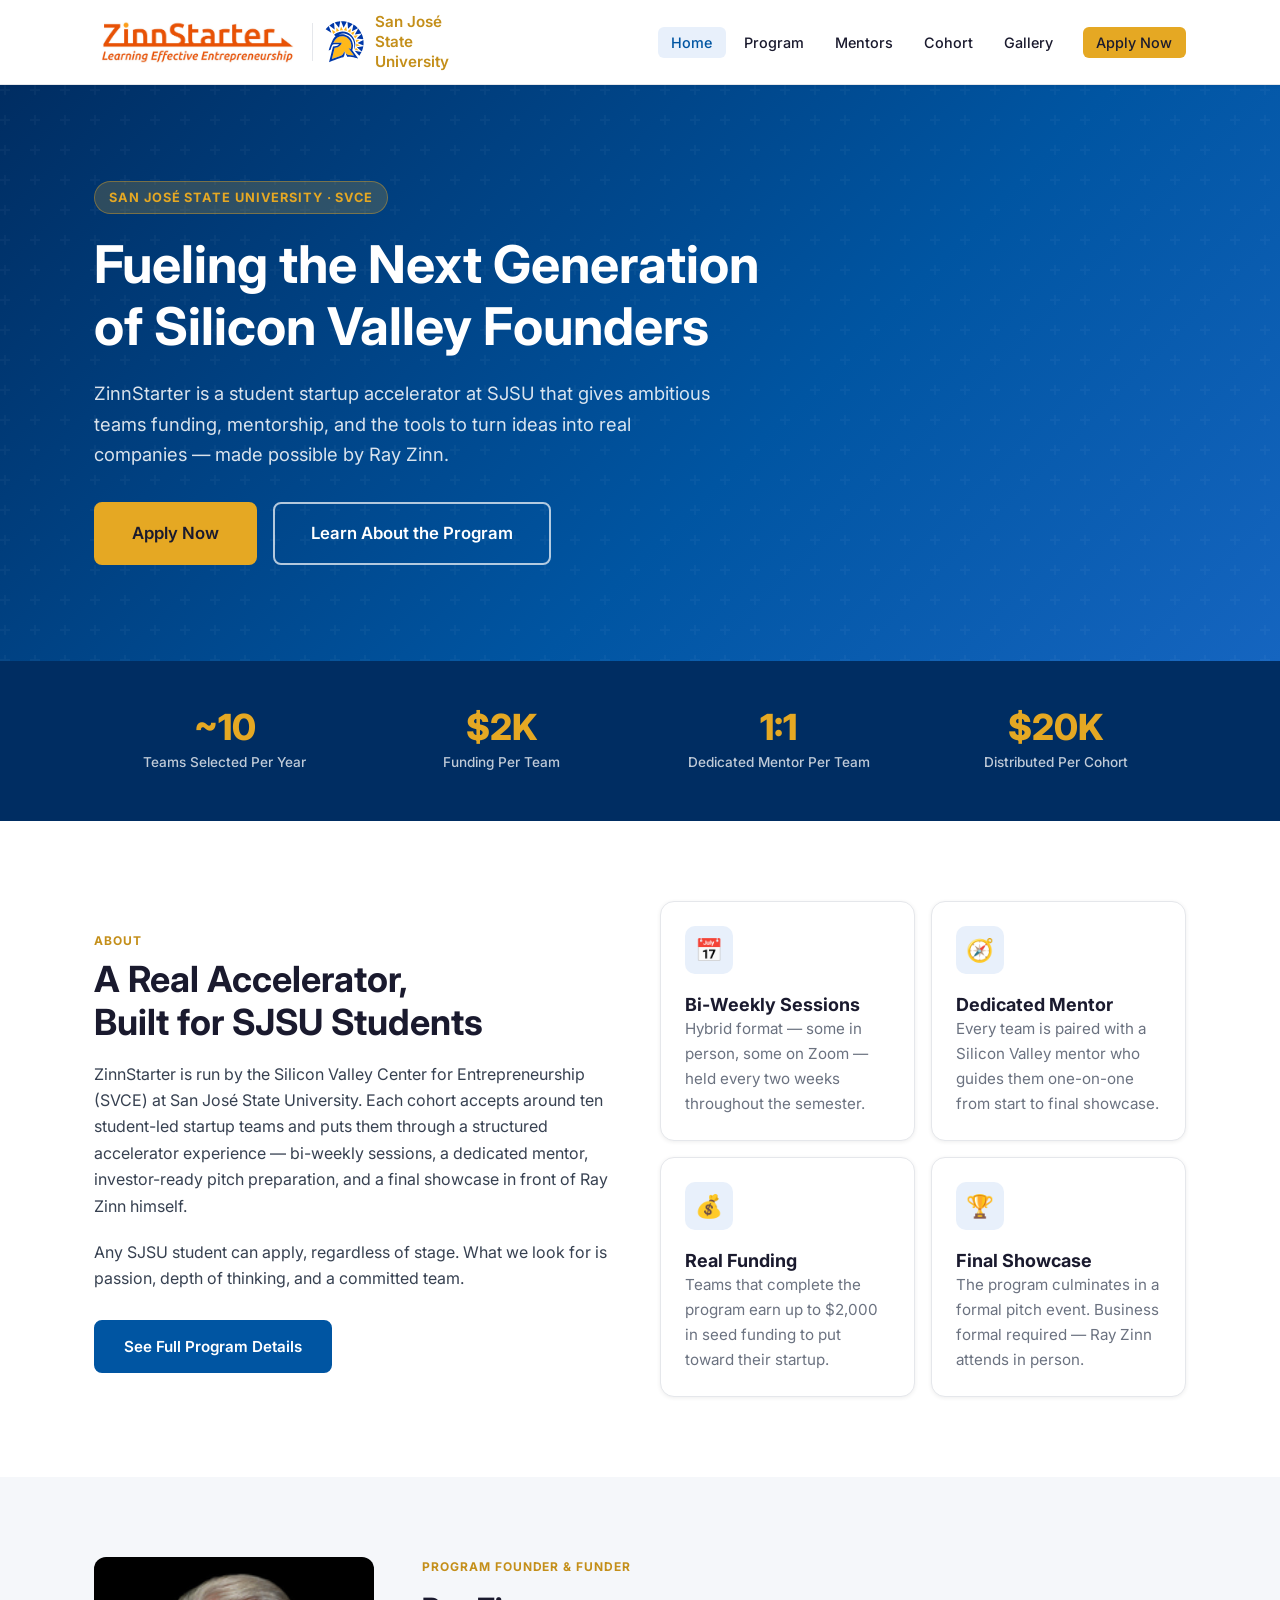
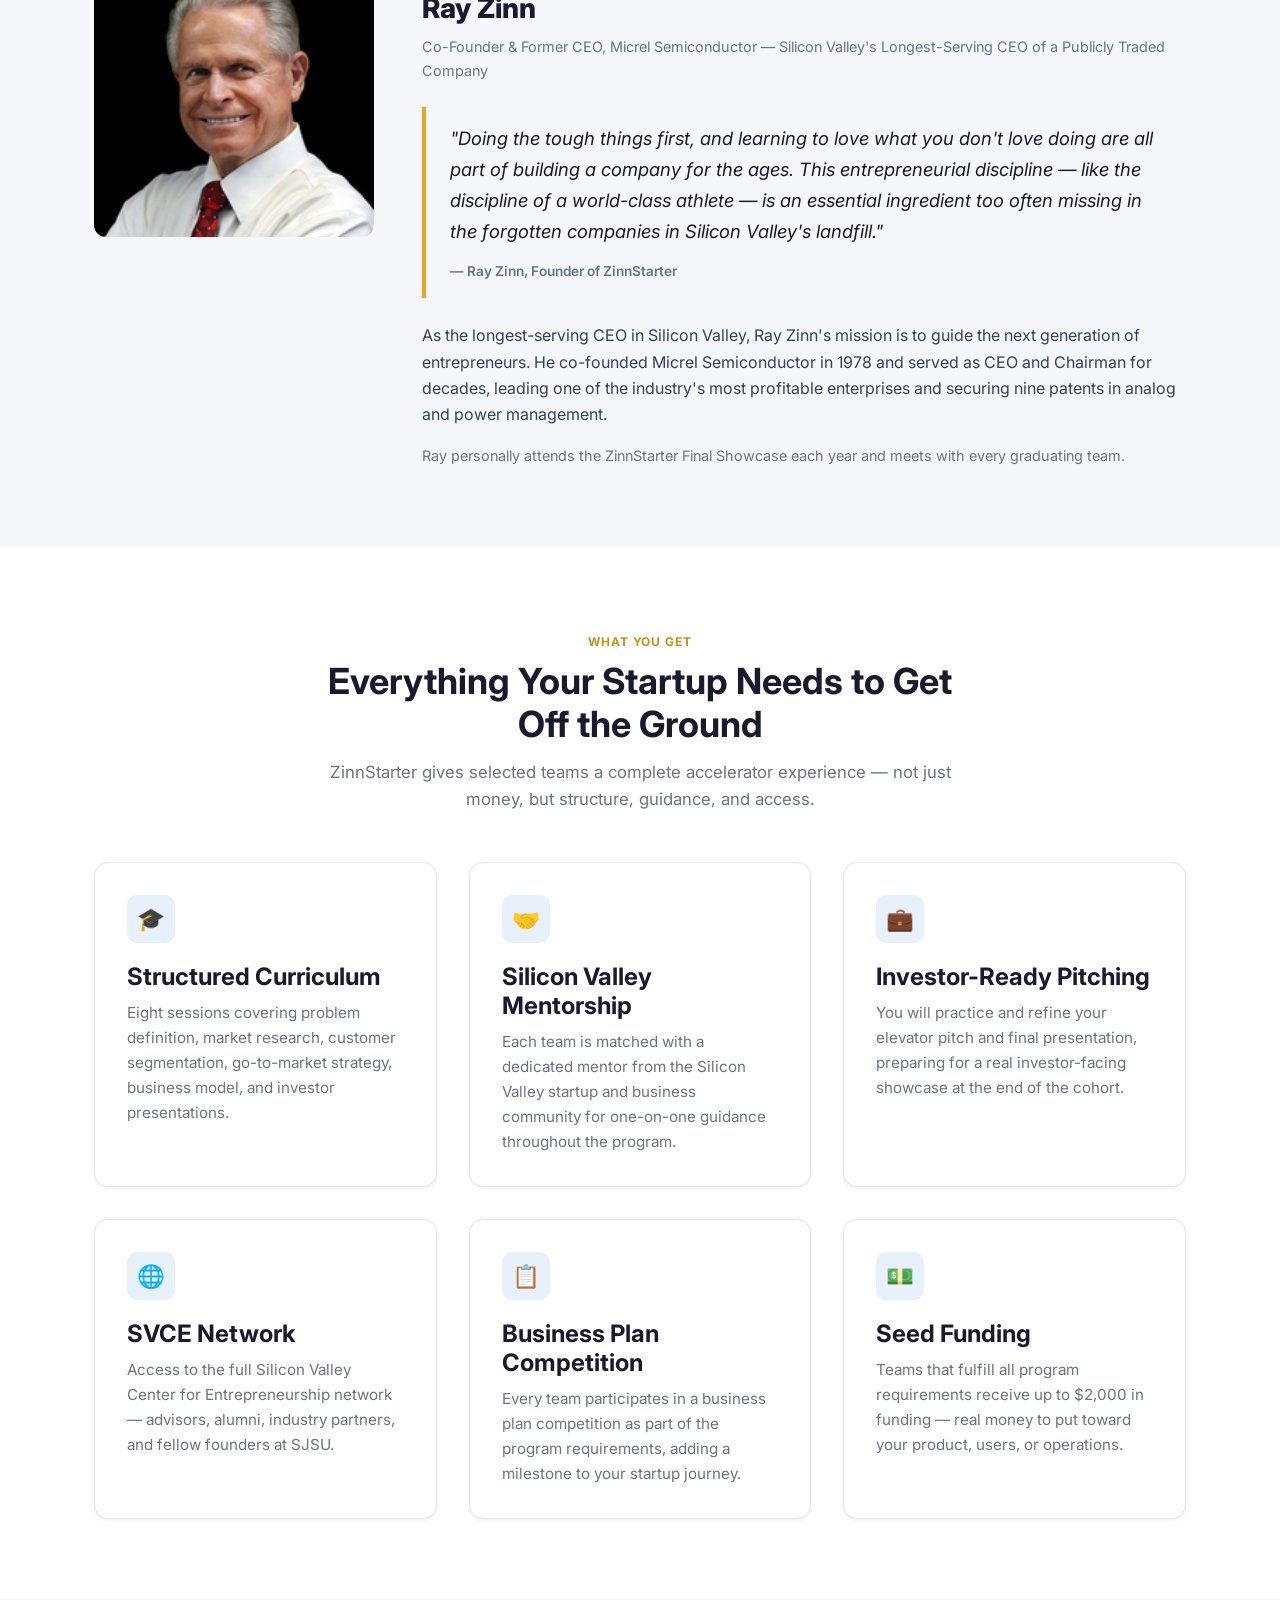
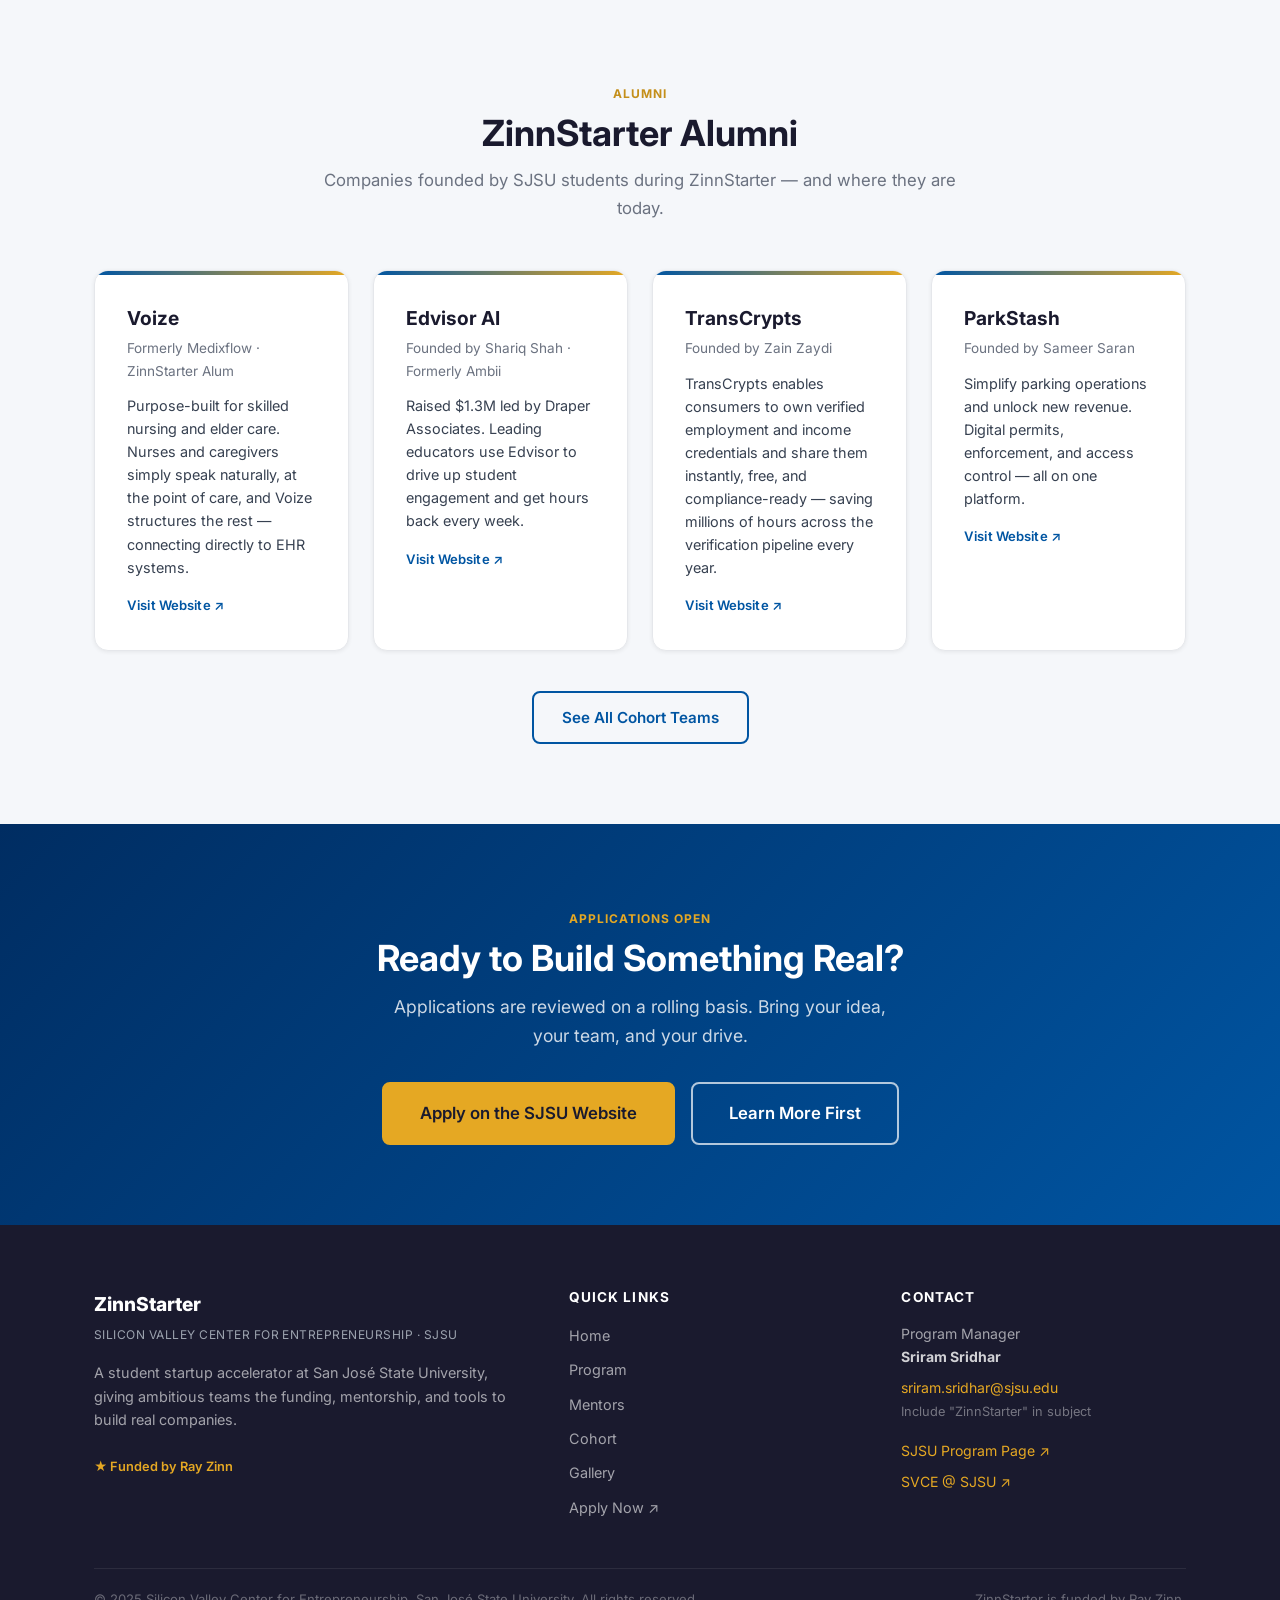
==== commit 4024b87d: "Larger nav bar and logos, fix José accent - Nav height 68px → 84px - ZinnStarter logo 36px → 52px, S" ====
--- a/index.html
+++ b/index.html
@@ -4,7 +4,7 @@
   <meta charset="UTF-8" />
   <meta name="viewport" content="width=device-width, initial-scale=1.0" />
   <title>ZinnStarter — Student Startup Accelerator | SVCE @ SJSU</title>
-  <meta name="description" content="ZinnStarter is a student startup accelerator funded by Ray Zinn at San Jose State University's Silicon Valley Center for Entrepreneurship." />
+  <meta name="description" content="ZinnStarter is a student startup accelerator funded by Ray Zinn at San Jos&eacute; State University's Silicon Valley Center for Entrepreneurship." />
   <link rel="preconnect" href="https://fonts.googleapis.com" />
   <link rel="preconnect" href="https://fonts.gstatic.com" crossorigin />
   <link href="https://fonts.googleapis.com/css2?family=Inter:wght@400;500;600;700;800&display=swap" rel="stylesheet" />
@@ -19,7 +19,7 @@
     <div class="container">
       <div class="nav__inner">
         <a href="index.html" class="nav__logo">
-          <img src="images/zinnstarter.jpg" alt="ZinnStarter" class="nav__logo-img"><span class="nav__logo-divider"></span><img src="images/SJSU.svg" alt="SJSU" class="nav__logo-sjsu"><span class="nav__logo-university">San Jose State University</span>
+          <img src="images/zinnstarter.jpg" alt="ZinnStarter" class="nav__logo-img"><span class="nav__logo-divider"></span><img src="images/SJSU.svg" alt="SJSU" class="nav__logo-sjsu"><span class="nav__logo-university">San Jos&eacute; State University</span>
 
         </a>
         <ul class="nav__links">
@@ -53,7 +53,7 @@
   <section class="hero">
     <div class="container">
       <div class="hero__content">
-        <div class="hero__eyebrow">San Jose State University · SVCE</div>
+        <div class="hero__eyebrow">San Jos&eacute; State University · SVCE</div>
         <h1>Fueling the Next Generation<br>of Silicon Valley Founders</h1>
         <p>ZinnStarter is a student startup accelerator at SJSU that gives ambitious teams funding, mentorship, and the tools to turn ideas into real companies — made possible by Ray Zinn.</p>
         <div class="btn-group">
@@ -99,7 +99,7 @@
         <div>
           <span class="label">About</span>
           <h2>A Real Accelerator,<br>Built for SJSU Students</h2>
-          <p style="margin: 1rem 0 1.25rem;">ZinnStarter is run by the Silicon Valley Center for Entrepreneurship (SVCE) at San Jose State University. Each cohort accepts around ten student-led startup teams and puts them through a structured accelerator experience — bi-weekly sessions, a dedicated mentor, investor-ready pitch preparation, and a final showcase in front of Ray Zinn himself.</p>
+          <p style="margin: 1rem 0 1.25rem;">ZinnStarter is run by the Silicon Valley Center for Entrepreneurship (SVCE) at San Jos&eacute; State University. Each cohort accepts around ten student-led startup teams and puts them through a structured accelerator experience — bi-weekly sessions, a dedicated mentor, investor-ready pitch preparation, and a final showcase in front of Ray Zinn himself.</p>
           <p>Any SJSU student can apply, regardless of stage. What we look for is passion, depth of thinking, and a committed team.</p>
           <div style="margin-top: 1.75rem;">
             <a href="program.html" class="btn btn-primary">See Full Program Details</a>
@@ -271,7 +271,7 @@
         <div>
           <span class="footer__logo-name">ZinnStarter</span>
           <span class="footer__logo-sub">Silicon Valley Center for Entrepreneurship · SJSU</span>
-          <p class="footer__tagline">A student startup accelerator at San Jose State University, giving ambitious teams the funding, mentorship, and tools to build real companies.</p>
+          <p class="footer__tagline">A student startup accelerator at San Jos&eacute; State University, giving ambitious teams the funding, mentorship, and tools to build real companies.</p>
           <span class="footer__funded">★ Funded by Ray Zinn</span>
         </div>
         <div>
@@ -294,7 +294,7 @@
         </div>
       </div>
       <div class="footer__bottom">
-        <span>&copy; 2025 Silicon Valley Center for Entrepreneurship, San Jose State University. All rights reserved.</span>
+        <span>&copy; 2025 Silicon Valley Center for Entrepreneurship, San Jos&eacute; State University. All rights reserved.</span>
         <span>ZinnStarter is funded by Ray Zinn.</span>
       </div>
     </div>
--- a/css/styles.css
+++ b/css/styles.css
@@ -259,7 +259,7 @@
   display: flex;
   align-items: center;
   justify-content: space-between;
-  height: 68px;
+  height: 84px;
 }
 
 .nav__logo {
@@ -272,31 +272,31 @@
 }
 
 .nav__logo-img {
-  height: 36px;
+  height: 52px;
   width: auto;
   display: block;
 }
 
 .nav__logo-divider {
   width: 1px;
-  height: 28px;
+  height: 38px;
   background: var(--border);
   flex-shrink: 0;
 }
 
 .nav__logo-sjsu {
-  height: 30px;
+  height: 44px;
   width: auto;
   display: block;
   flex-shrink: 0;
 }
 
 .nav__logo-university {
-  font-size: 0.72rem;
-  font-weight: 500;
-  color: var(--gray);
+  font-size: 0.95rem;
+  font-weight: 600;
+  color: var(--gold-dark);
   line-height: 1.3;
-  max-width: 80px;
+  max-width: 100px;
 }
 
 .nav__logo-name {
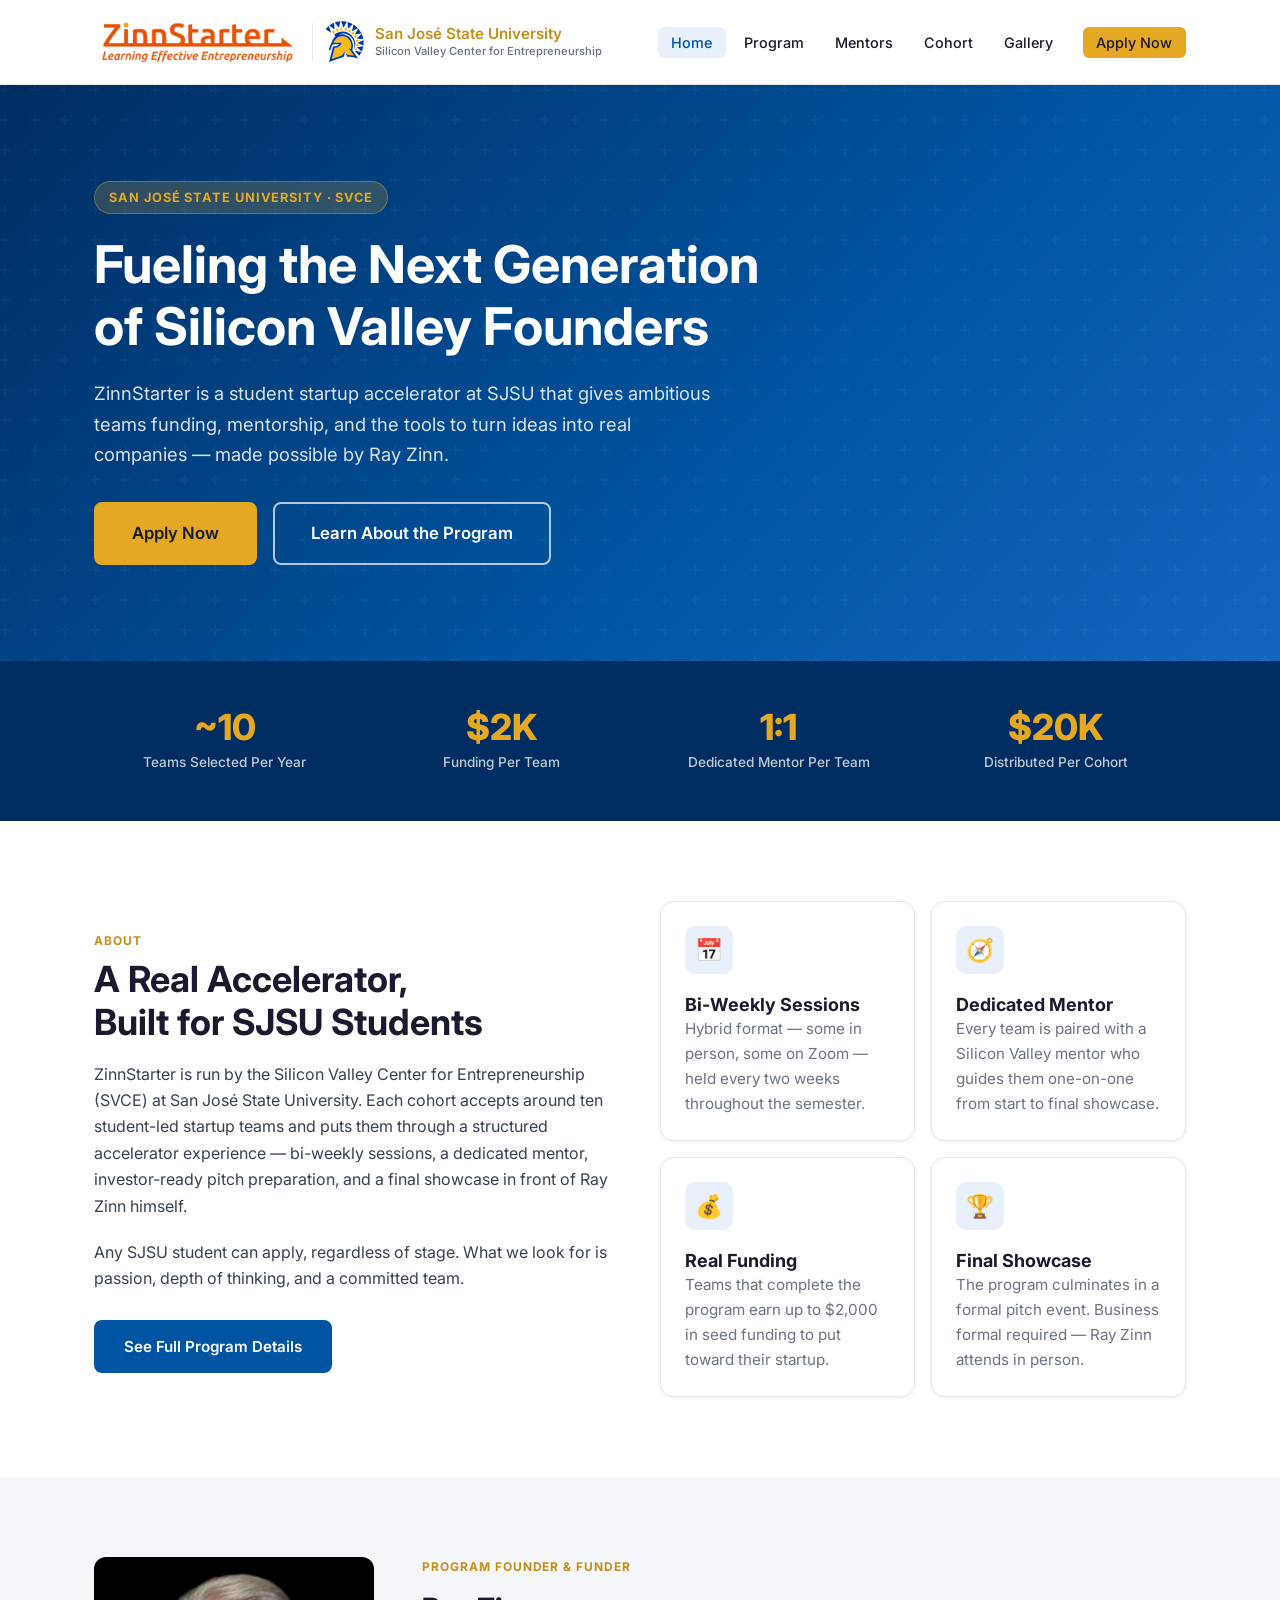
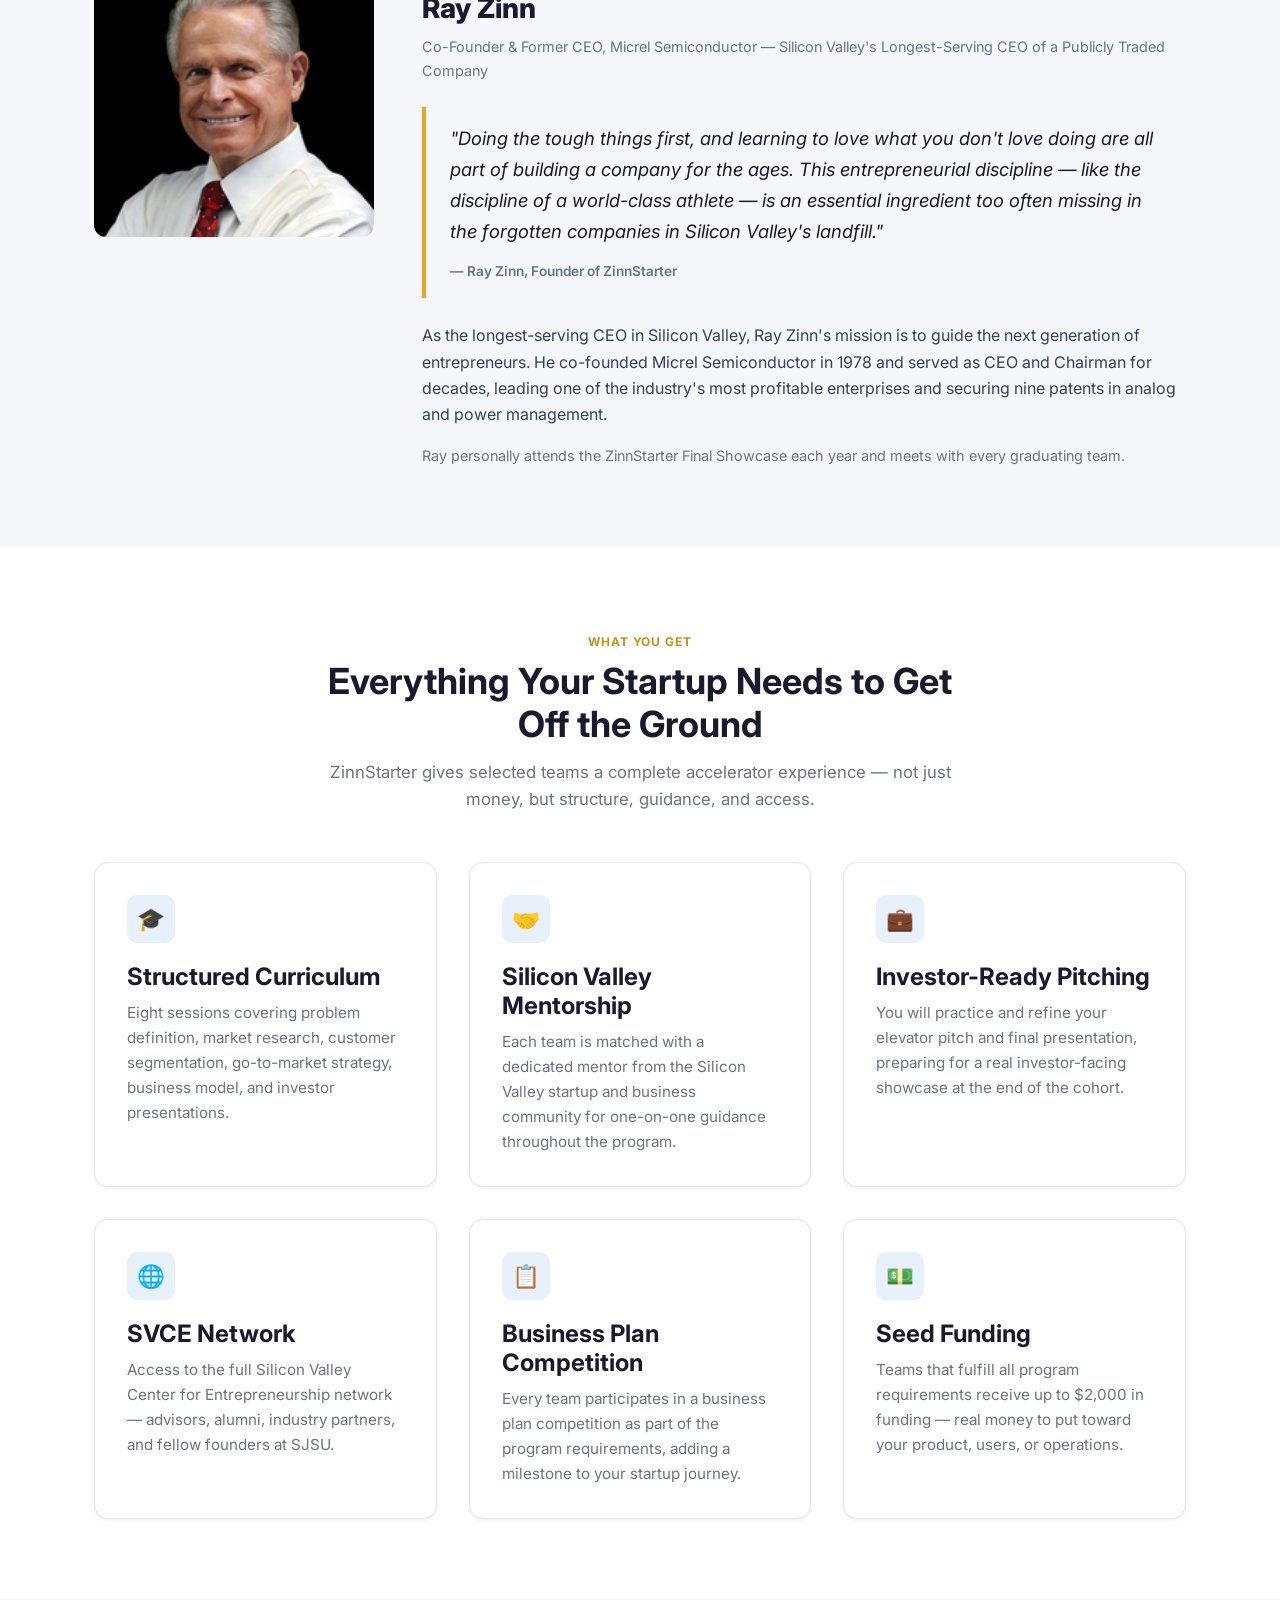
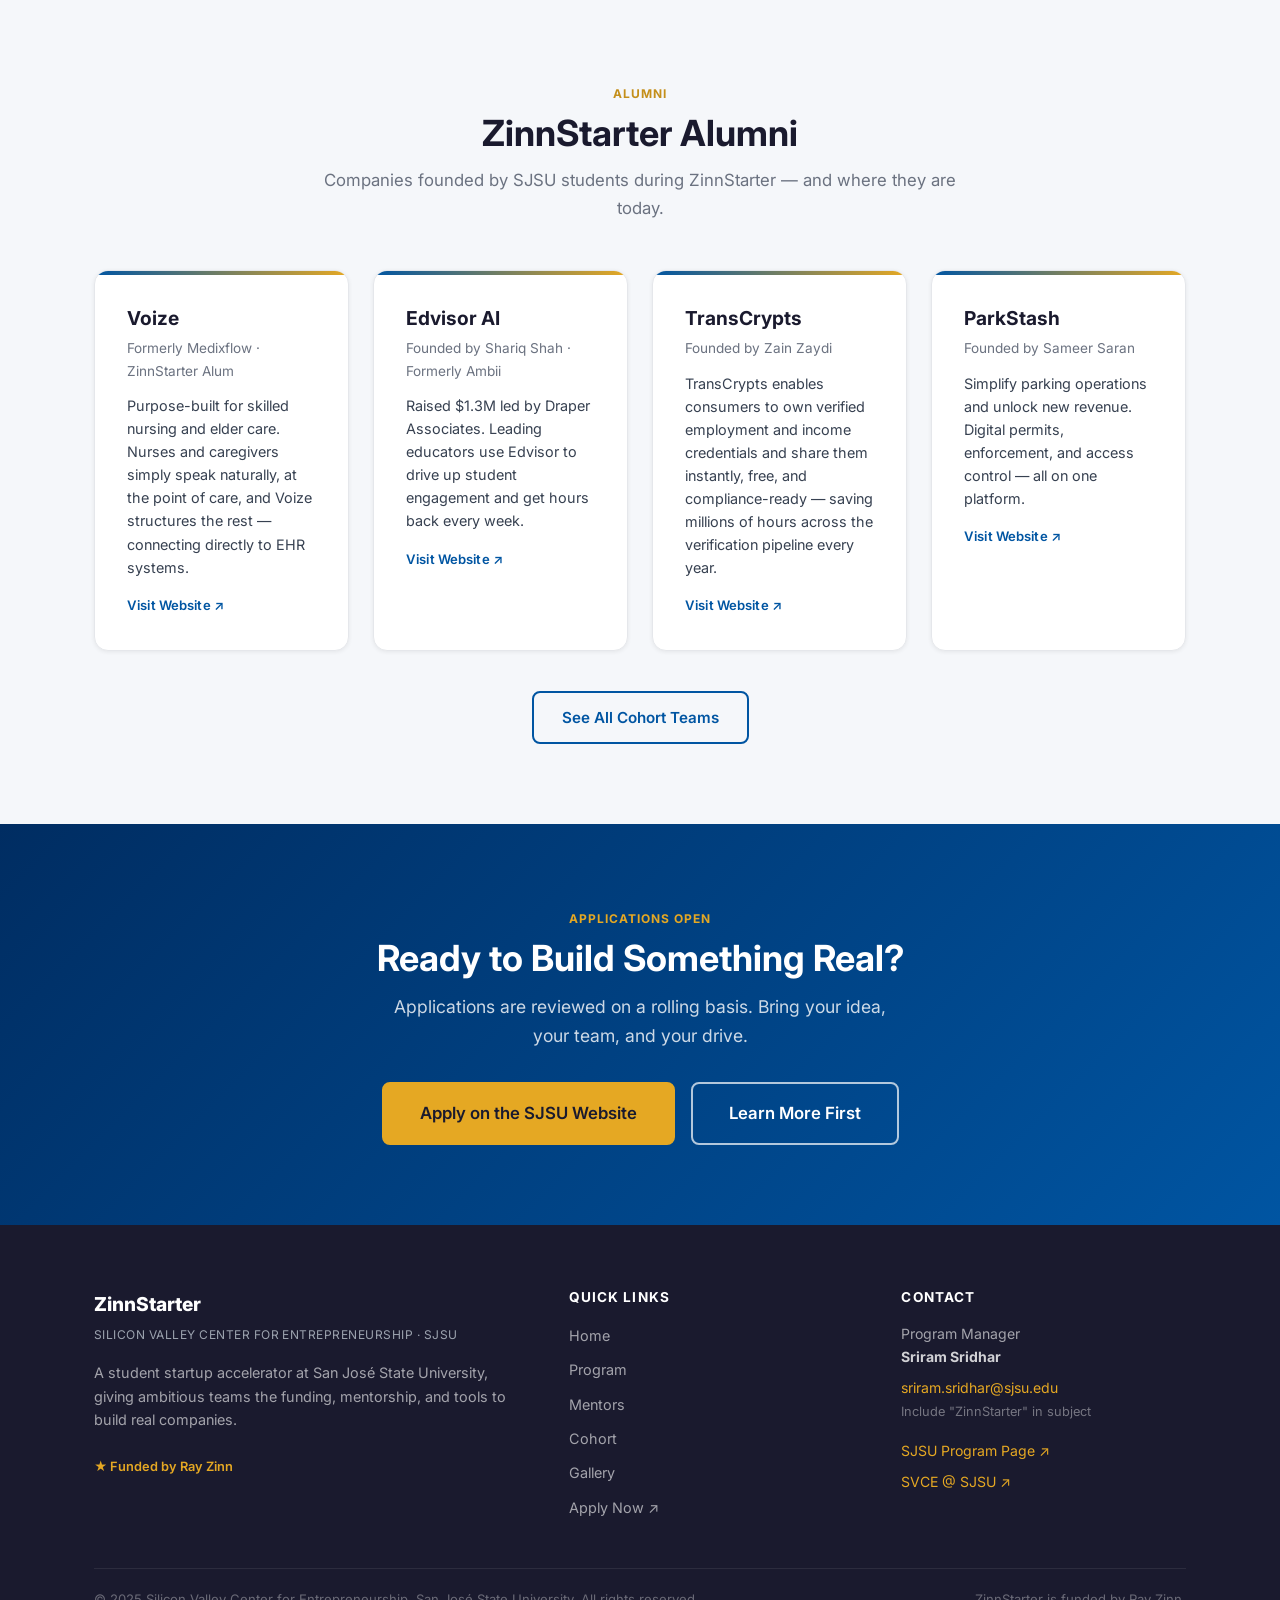
==== commit a24f9c5c: "Add Silicon Valley Center for Entrepreneurship to nav bar Stacks as a second line under San José Sta" ====
--- a/index.html
+++ b/index.html
@@ -19,7 +19,7 @@
     <div class="container">
       <div class="nav__inner">
         <a href="index.html" class="nav__logo">
-          <img src="images/zinnstarter.jpg" alt="ZinnStarter" class="nav__logo-img"><span class="nav__logo-divider"></span><img src="images/SJSU.svg" alt="SJSU" class="nav__logo-sjsu"><span class="nav__logo-university">San Jos&eacute; State University</span>
+          <img src="images/zinnstarter.jpg" alt="ZinnStarter" class="nav__logo-img"><span class="nav__logo-divider"></span><img src="images/SJSU.svg" alt="SJSU" class="nav__logo-sjsu"><span class="nav__logo-text"><span class="nav__logo-university">San Jos&eacute; State University</span><span class="nav__logo-svce">Silicon Valley Center for Entrepreneurship</span></span>
 
         </a>
         <ul class="nav__links">
--- a/css/styles.css
+++ b/css/styles.css
@@ -291,12 +291,24 @@
   flex-shrink: 0;
 }
 
+.nav__logo-text {
+  display: flex;
+  flex-direction: column;
+  gap: 0.1rem;
+}
+
 .nav__logo-university {
   font-size: 0.95rem;
   font-weight: 600;
   color: var(--gold-dark);
-  line-height: 1.3;
-  max-width: 100px;
+  line-height: 1.2;
+}
+
+.nav__logo-svce {
+  font-size: 0.7rem;
+  font-weight: 500;
+  color: var(--gray);
+  line-height: 1.2;
 }
 
 .nav__logo-name {
@@ -1290,7 +1302,7 @@
     display: none;
   }
 
-  .nav__logo-university {
+  .nav__logo-text {
     display: none;
   }
 
